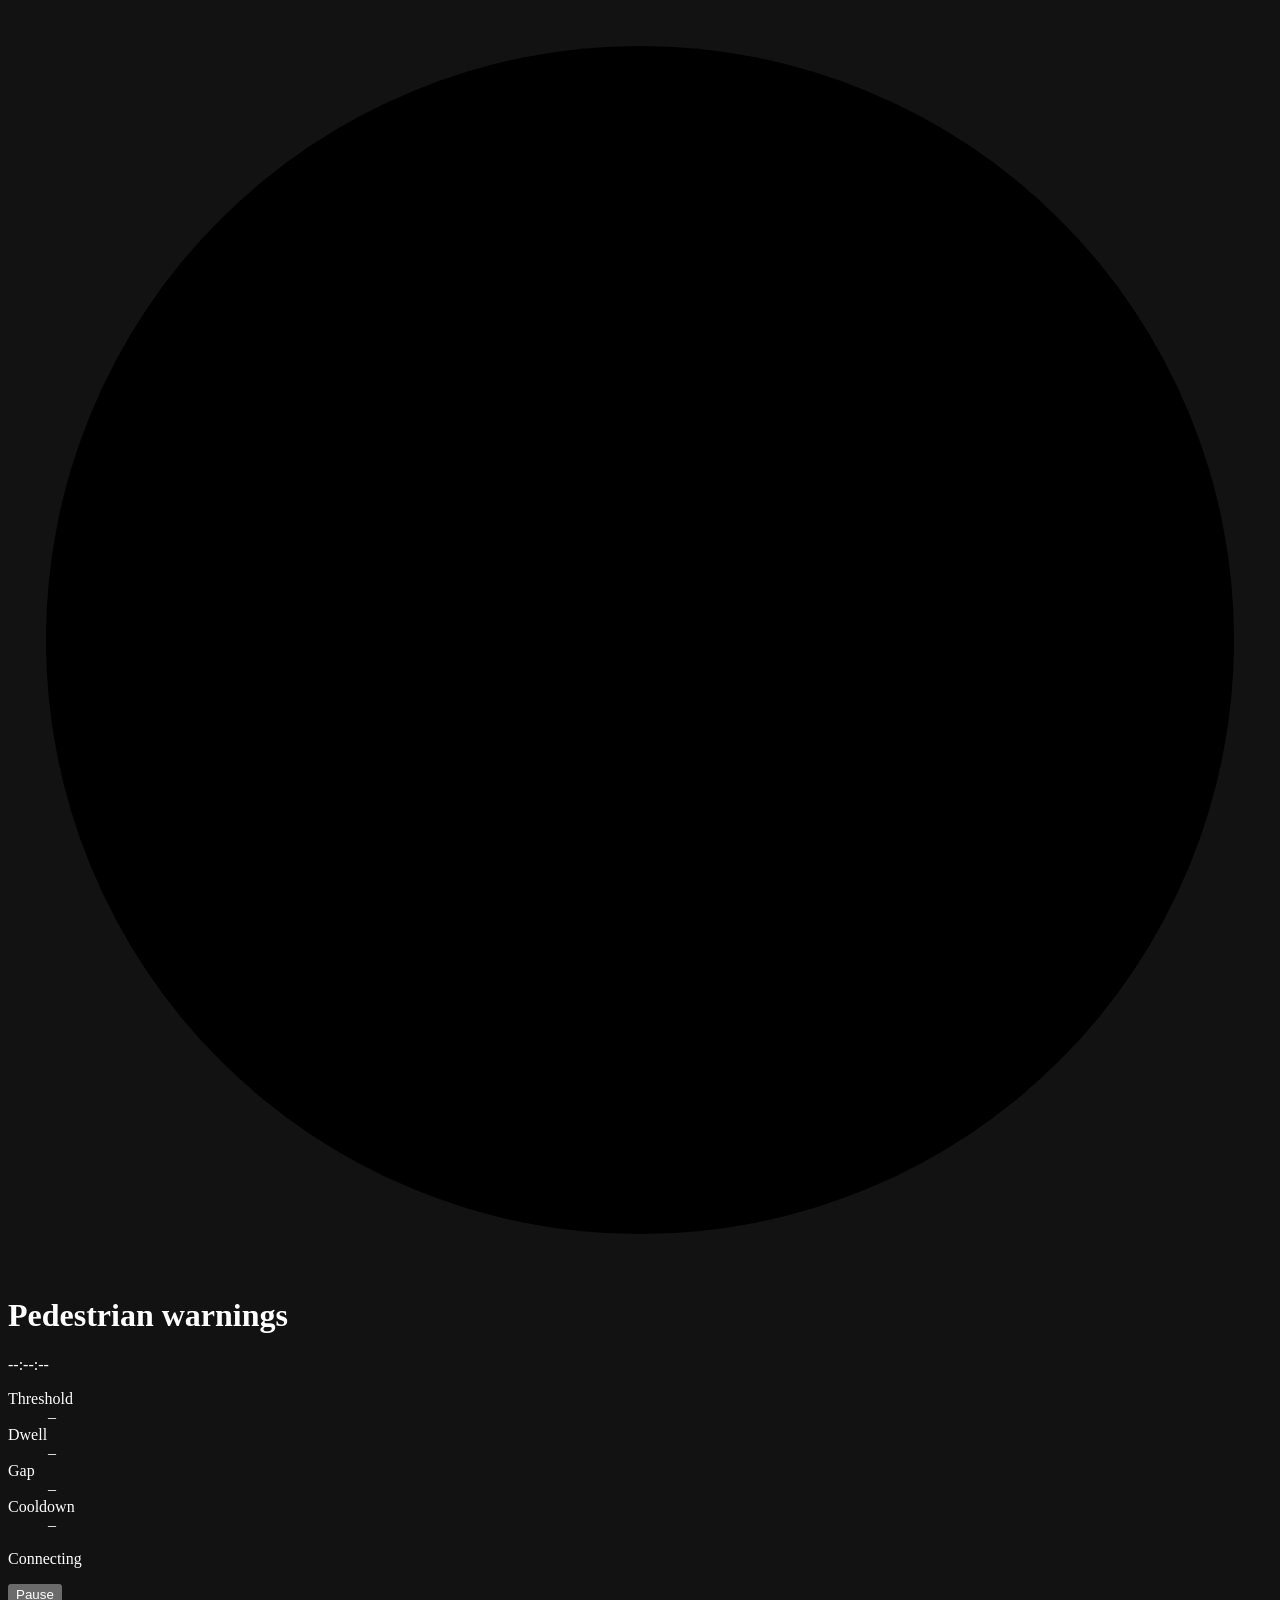
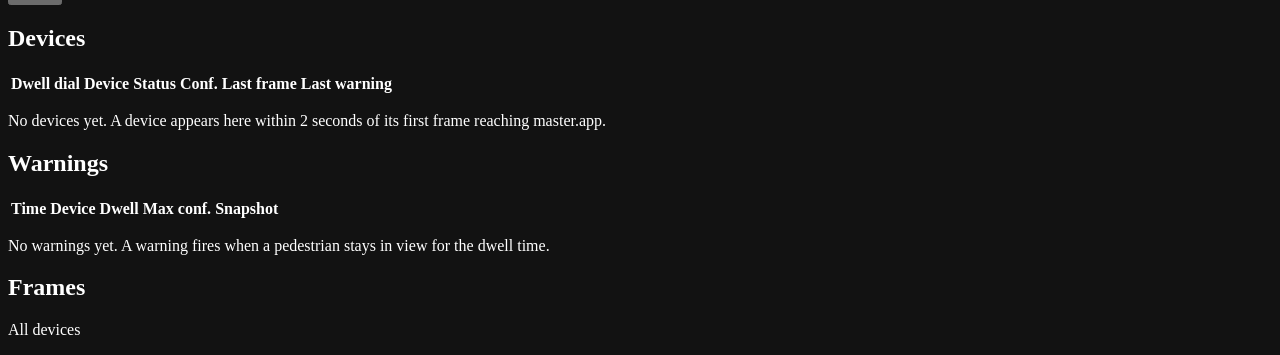
==== server/master/static/index.html @ ad3279b3 "feat(server): redesign dashboard as a station-clock timetable Dark-room-first layout: device timetab" ====
<!doctype html>
<html lang="en">
<head>
  <meta charset="utf-8">
  <meta name="viewport" content="width=device-width, initial-scale=1">
  <meta name="color-scheme" content="dark">
  <title>Pedestrian warnings</title>
  <link rel="icon" href="data:,">
  <link rel="stylesheet" href="/static/style.css">
</head>
<body>
  <header class="band">
    <div class="band__id">
      <svg class="clock" id="station-clock" viewBox="0 0 100 100" aria-hidden="true">
        <circle class="clock__face" cx="50" cy="50" r="47"></circle>
        <g class="clock__ticks" id="station-ticks"></g>
        <line class="clock__hour" id="hand-hour" x1="50" y1="58" x2="50" y2="27"></line>
        <line class="clock__minute" id="hand-minute" x1="50" y1="60" x2="50" y2="12"></line>
        <g class="clock__second" id="hand-second">
          <line x1="50" y1="66" x2="50" y2="24"></line>
          <circle cx="50" cy="24" r="6.5"></circle>
        </g>
      </svg>
      <div>
        <h1>Pedestrian warnings</h1>
        <p class="band__time"><time id="now">--:--:--</time></p>
      </div>
    </div>
    <dl class="settings" id="settings" aria-label="Alert settings">
      <div><dt>Threshold</dt><dd id="set-threshold">–</dd></div>
      <div><dt>Dwell</dt><dd id="set-dwell">–</dd></div>
      <div><dt>Gap</dt><dd id="set-gap">–</dd></div>
      <div><dt>Cooldown</dt><dd id="set-cooldown">–</dd></div>
    </dl>
    <div class="band__controls">
      <p class="link-state" id="link-state" role="status">Connecting</p>
      <button class="button" id="pause" type="button" aria-pressed="false">Pause</button>
    </div>
  </header>

  <div class="banner" id="banner" role="alert" hidden>
    <svg class="icon" viewBox="0 0 24 24" aria-hidden="true"><path d="M12 3 2 21h20L12 3Z"></path><path d="M12 10v5M12 18v.01"></path></svg>
    <span>Server unreachable. Retrying every 2 seconds; the clock stops until data returns.</span>
  </div>

  <main class="layout">
    <div class="status-column">
    <section class="pane pane--devices" aria-labelledby="devices-h">
      <div class="pane__head">
        <h2 id="devices-h">Devices</h2>
        <p class="pane__meta" id="devices-meta"></p>
      </div>
      <table class="timetable timetable--devices">
        <thead>
          <tr>
            <th scope="col" class="col-dial"><span class="visually-hidden">Dwell dial</span></th>
            <th scope="col">Device</th>
            <th scope="col">Status</th>
            <th scope="col" class="num">Conf.</th>
            <th scope="col" class="num hide-sm">Last frame</th>
            <th scope="col" class="num hide-sm">Last warning</th>
          </tr>
        </thead>
        <tbody id="devices"></tbody>
      </table>
      <p class="empty" id="devices-empty">No devices yet. A device appears here within 2 seconds of its first frame reaching master.app.</p>
    </section>

    <section class="pane pane--warnings" aria-labelledby="warnings-h">
      <div class="pane__head">
        <h2 id="warnings-h">Warnings</h2>
      </div>
      <table class="timetable timetable--warnings">
        <thead>
          <tr>
            <th scope="col">Time</th>
            <th scope="col">Device</th>
            <th scope="col" class="num">Dwell</th>
            <th scope="col" class="num hide-sm">Max conf.</th>
            <th scope="col"><span class="visually-hidden">Snapshot</span></th>
          </tr>
        </thead>
        <tbody id="warnings"></tbody>
      </table>
      <p class="empty" id="warnings-empty">No warnings yet. A warning fires when a pedestrian stays in view for the dwell time.</p>
    </section>
    </div>

    <section class="pane pane--frames" aria-labelledby="frames-h">
      <div class="pane__head">
        <h2 id="frames-h">Frames</h2>
        <p class="pane__meta" id="frames-scope">All devices</p>
        <button class="button button--quiet" id="show-all" type="button" hidden>Show all devices</button>
      </div>
      <ol class="frames" id="frames"></ol>
      <p class="empty" id="frames-empty" hidden>No frames yet.</p>
    </section>

  </main>

  <dialog class="viewer" id="viewer">
    <div class="viewer__media" id="viewer-media"></div>
    <div class="viewer__bar">
      <p id="viewer-caption"></p>
      <form method="dialog"><button class="button" type="submit">Close</button></form>
    </div>
  </dialog>

  <script src="/static/app.js"></script>
</body>
</html>
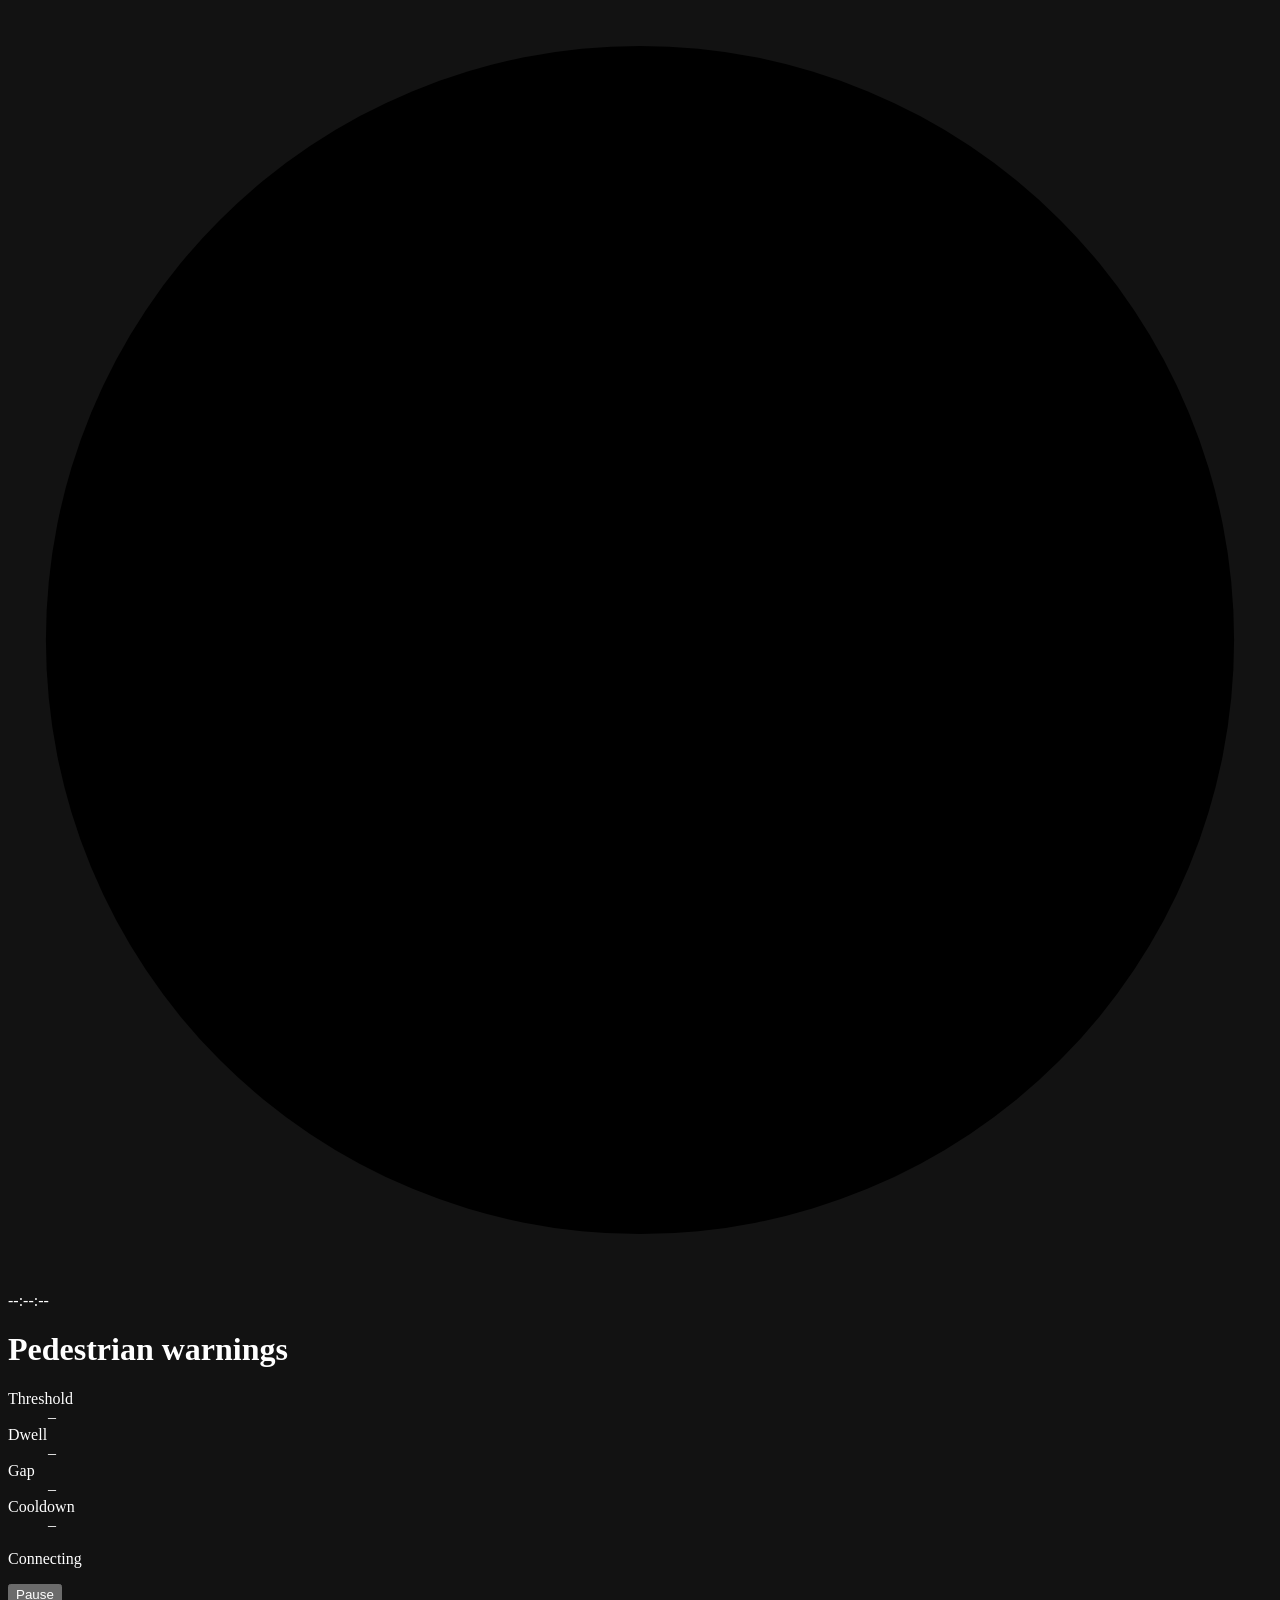
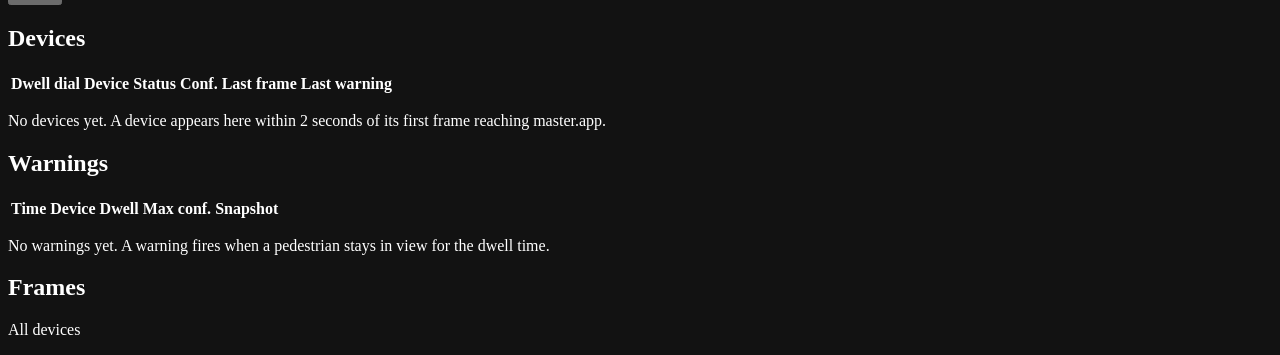
==== commit b4ba7222: "fix(server): dashboard review fixes Frames move to one strip per device so the page no longer shifts" ====
--- a/server/master/static/index.html
+++ b/server/master/static/index.html
@@ -1,111 +1,109 @@
-<!doctype html>
-<html lang="en">
-<head>
-  <meta charset="utf-8">
-  <meta name="viewport" content="width=device-width, initial-scale=1">
-  <meta name="color-scheme" content="dark">
-  <title>Pedestrian warnings</title>
-  <link rel="icon" href="data:,">
-  <link rel="stylesheet" href="/static/style.css">
-</head>
-<body>
-  <header class="band">
-    <div class="band__id">
-      <svg class="clock" id="station-clock" viewBox="0 0 100 100" aria-hidden="true">
-        <circle class="clock__face" cx="50" cy="50" r="47"></circle>
-        <g class="clock__ticks" id="station-ticks"></g>
-        <line class="clock__hour" id="hand-hour" x1="50" y1="58" x2="50" y2="27"></line>
-        <line class="clock__minute" id="hand-minute" x1="50" y1="60" x2="50" y2="12"></line>
-        <g class="clock__second" id="hand-second">
-          <line x1="50" y1="66" x2="50" y2="24"></line>
-          <circle cx="50" cy="24" r="6.5"></circle>
-        </g>
-      </svg>
-      <div>
-        <h1>Pedestrian warnings</h1>
-        <p class="band__time"><time id="now">--:--:--</time></p>
-      </div>
-    </div>
-    <dl class="settings" id="settings" aria-label="Alert settings">
-      <div><dt>Threshold</dt><dd id="set-threshold">–</dd></div>
-      <div><dt>Dwell</dt><dd id="set-dwell">–</dd></div>
-      <div><dt>Gap</dt><dd id="set-gap">–</dd></div>
-      <div><dt>Cooldown</dt><dd id="set-cooldown">–</dd></div>
-    </dl>
-    <div class="band__controls">
-      <p class="link-state" id="link-state" role="status">Connecting</p>
-      <button class="button" id="pause" type="button" aria-pressed="false">Pause</button>
-    </div>
-  </header>
-
-  <div class="banner" id="banner" role="alert" hidden>
-    <svg class="icon" viewBox="0 0 24 24" aria-hidden="true"><path d="M12 3 2 21h20L12 3Z"></path><path d="M12 10v5M12 18v.01"></path></svg>
-    <span>Server unreachable. Retrying every 2 seconds; the clock stops until data returns.</span>
-  </div>
-
-  <main class="layout">
-    <div class="status-column">
-    <section class="pane pane--devices" aria-labelledby="devices-h">
-      <div class="pane__head">
-        <h2 id="devices-h">Devices</h2>
-        <p class="pane__meta" id="devices-meta"></p>
-      </div>
-      <table class="timetable timetable--devices">
-        <thead>
-          <tr>
-            <th scope="col" class="col-dial"><span class="visually-hidden">Dwell dial</span></th>
-            <th scope="col">Device</th>
-            <th scope="col">Status</th>
-            <th scope="col" class="num">Conf.</th>
-            <th scope="col" class="num hide-sm">Last frame</th>
-            <th scope="col" class="num hide-sm">Last warning</th>
-          </tr>
-        </thead>
-        <tbody id="devices"></tbody>
-      </table>
-      <p class="empty" id="devices-empty">No devices yet. A device appears here within 2 seconds of its first frame reaching master.app.</p>
-    </section>
-
-    <section class="pane pane--warnings" aria-labelledby="warnings-h">
-      <div class="pane__head">
-        <h2 id="warnings-h">Warnings</h2>
-      </div>
-      <table class="timetable timetable--warnings">
-        <thead>
-          <tr>
-            <th scope="col">Time</th>
-            <th scope="col">Device</th>
-            <th scope="col" class="num">Dwell</th>
-            <th scope="col" class="num hide-sm">Max conf.</th>
-            <th scope="col"><span class="visually-hidden">Snapshot</span></th>
-          </tr>
-        </thead>
-        <tbody id="warnings"></tbody>
-      </table>
-      <p class="empty" id="warnings-empty">No warnings yet. A warning fires when a pedestrian stays in view for the dwell time.</p>
-    </section>
-    </div>
-
-    <section class="pane pane--frames" aria-labelledby="frames-h">
-      <div class="pane__head">
-        <h2 id="frames-h">Frames</h2>
-        <p class="pane__meta" id="frames-scope">All devices</p>
-        <button class="button button--quiet" id="show-all" type="button" hidden>Show all devices</button>
-      </div>
-      <ol class="frames" id="frames"></ol>
-      <p class="empty" id="frames-empty" hidden>No frames yet.</p>
-    </section>
-
-  </main>
-
-  <dialog class="viewer" id="viewer">
-    <div class="viewer__media" id="viewer-media"></div>
-    <div class="viewer__bar">
-      <p id="viewer-caption"></p>
-      <form method="dialog"><button class="button" type="submit">Close</button></form>
-    </div>
-  </dialog>
-
-  <script src="/static/app.js"></script>
-</body>
-</html>
+<!doctype html>
+<html lang="en">
+<head>
+  <meta charset="utf-8">
+  <meta name="viewport" content="width=device-width, initial-scale=1">
+  <meta name="color-scheme" content="dark">
+  <title>Pedestrian warnings</title>
+  <link rel="icon" href="data:,">
+  <link rel="stylesheet" href="/static/style.css">
+</head>
+<body>
+  <header class="band">
+    <div class="band__id">
+      <svg class="clock" id="station-clock" viewBox="0 0 100 100" aria-hidden="true">
+        <circle class="clock__face" cx="50" cy="50" r="47"></circle>
+        <g class="clock__ticks" id="station-ticks"></g>
+        <line class="clock__hour" id="hand-hour" x1="50" y1="58" x2="50" y2="27"></line>
+        <line class="clock__minute" id="hand-minute" x1="50" y1="60" x2="50" y2="12"></line>
+        <g class="clock__second" id="hand-second">
+          <line x1="50" y1="66" x2="50" y2="24"></line>
+          <circle cx="50" cy="24" r="6.5"></circle>
+        </g>
+      </svg>
+      <p class="band__time"><time id="now">--:--:--</time></p>
+      <h1>Pedestrian warnings</h1>
+    </div>
+    <dl class="settings" id="settings" aria-label="Alert settings">
+      <div><dt>Threshold</dt><dd id="set-threshold">–</dd></div>
+      <div><dt>Dwell</dt><dd id="set-dwell">–</dd></div>
+      <div><dt>Gap</dt><dd id="set-gap">–</dd></div>
+      <div><dt>Cooldown</dt><dd id="set-cooldown">–</dd></div>
+    </dl>
+    <div class="band__controls">
+      <p class="link-state" id="link-state" role="status">Connecting</p>
+      <button class="button" id="pause" type="button" aria-pressed="false">Pause</button>
+    </div>
+  </header>
+
+  <div class="banner" id="banner" role="alert" hidden>
+    <svg class="icon" viewBox="0 0 24 24" aria-hidden="true"><path d="M12 3 2 21h20L12 3Z"></path><path d="M12 10v5M12 18v.01"></path></svg>
+    <span>Server unreachable. Retrying every 2 seconds; the clock stops until data returns.</span>
+  </div>
+
+  <main class="layout">
+    <div class="status-column">
+    <section class="pane pane--devices" aria-labelledby="devices-h">
+      <div class="pane__head">
+        <h2 id="devices-h">Devices</h2>
+        <p class="pane__meta" id="devices-meta"></p>
+      </div>
+      <table class="timetable timetable--devices">
+        <thead>
+          <tr>
+            <th scope="col" class="col-dial"><span class="visually-hidden">Dwell dial</span></th>
+            <th scope="col">Device</th>
+            <th scope="col">Status</th>
+            <th scope="col" class="num">Conf.</th>
+            <th scope="col" class="num hide-sm">Last frame</th>
+            <th scope="col" class="num hide-sm">Last warning</th>
+          </tr>
+        </thead>
+        <tbody id="devices"></tbody>
+      </table>
+      <p class="empty" id="devices-empty">No devices yet. A device appears here within 2 seconds of its first frame reaching master.app.</p>
+    </section>
+
+    <section class="pane pane--warnings" aria-labelledby="warnings-h">
+      <div class="pane__head">
+        <h2 id="warnings-h">Warnings</h2>
+      </div>
+      <table class="timetable timetable--warnings">
+        <thead>
+          <tr>
+            <th scope="col">Time</th>
+            <th scope="col">Device</th>
+            <th scope="col" class="num">Dwell</th>
+            <th scope="col" class="num hide-sm">Max conf.</th>
+            <th scope="col"><span class="visually-hidden">Snapshot</span></th>
+          </tr>
+        </thead>
+        <tbody id="warnings"></tbody>
+      </table>
+      <p class="empty" id="warnings-empty">No warnings yet. A warning fires when a pedestrian stays in view for the dwell time.</p>
+    </section>
+    </div>
+
+    <section class="pane pane--frames" aria-labelledby="frames-h">
+      <div class="pane__head">
+        <h2 id="frames-h">Frames</h2>
+        <p class="pane__meta" id="frames-scope">All devices</p>
+        <button class="button button--quiet" id="show-all" type="button" hidden>Show all devices</button>
+      </div>
+      <div class="strips" id="strips"></div>
+      <p class="empty" id="frames-empty" hidden>No frames yet.</p>
+    </section>
+
+  </main>
+
+  <dialog class="viewer" id="viewer">
+    <div class="viewer__media" id="viewer-media"></div>
+    <div class="viewer__bar">
+      <p id="viewer-caption"></p>
+      <form method="dialog"><button class="button" type="submit">Close</button></form>
+    </div>
+  </dialog>
+
+  <script src="/static/app.js"></script>
+</body>
+</html>
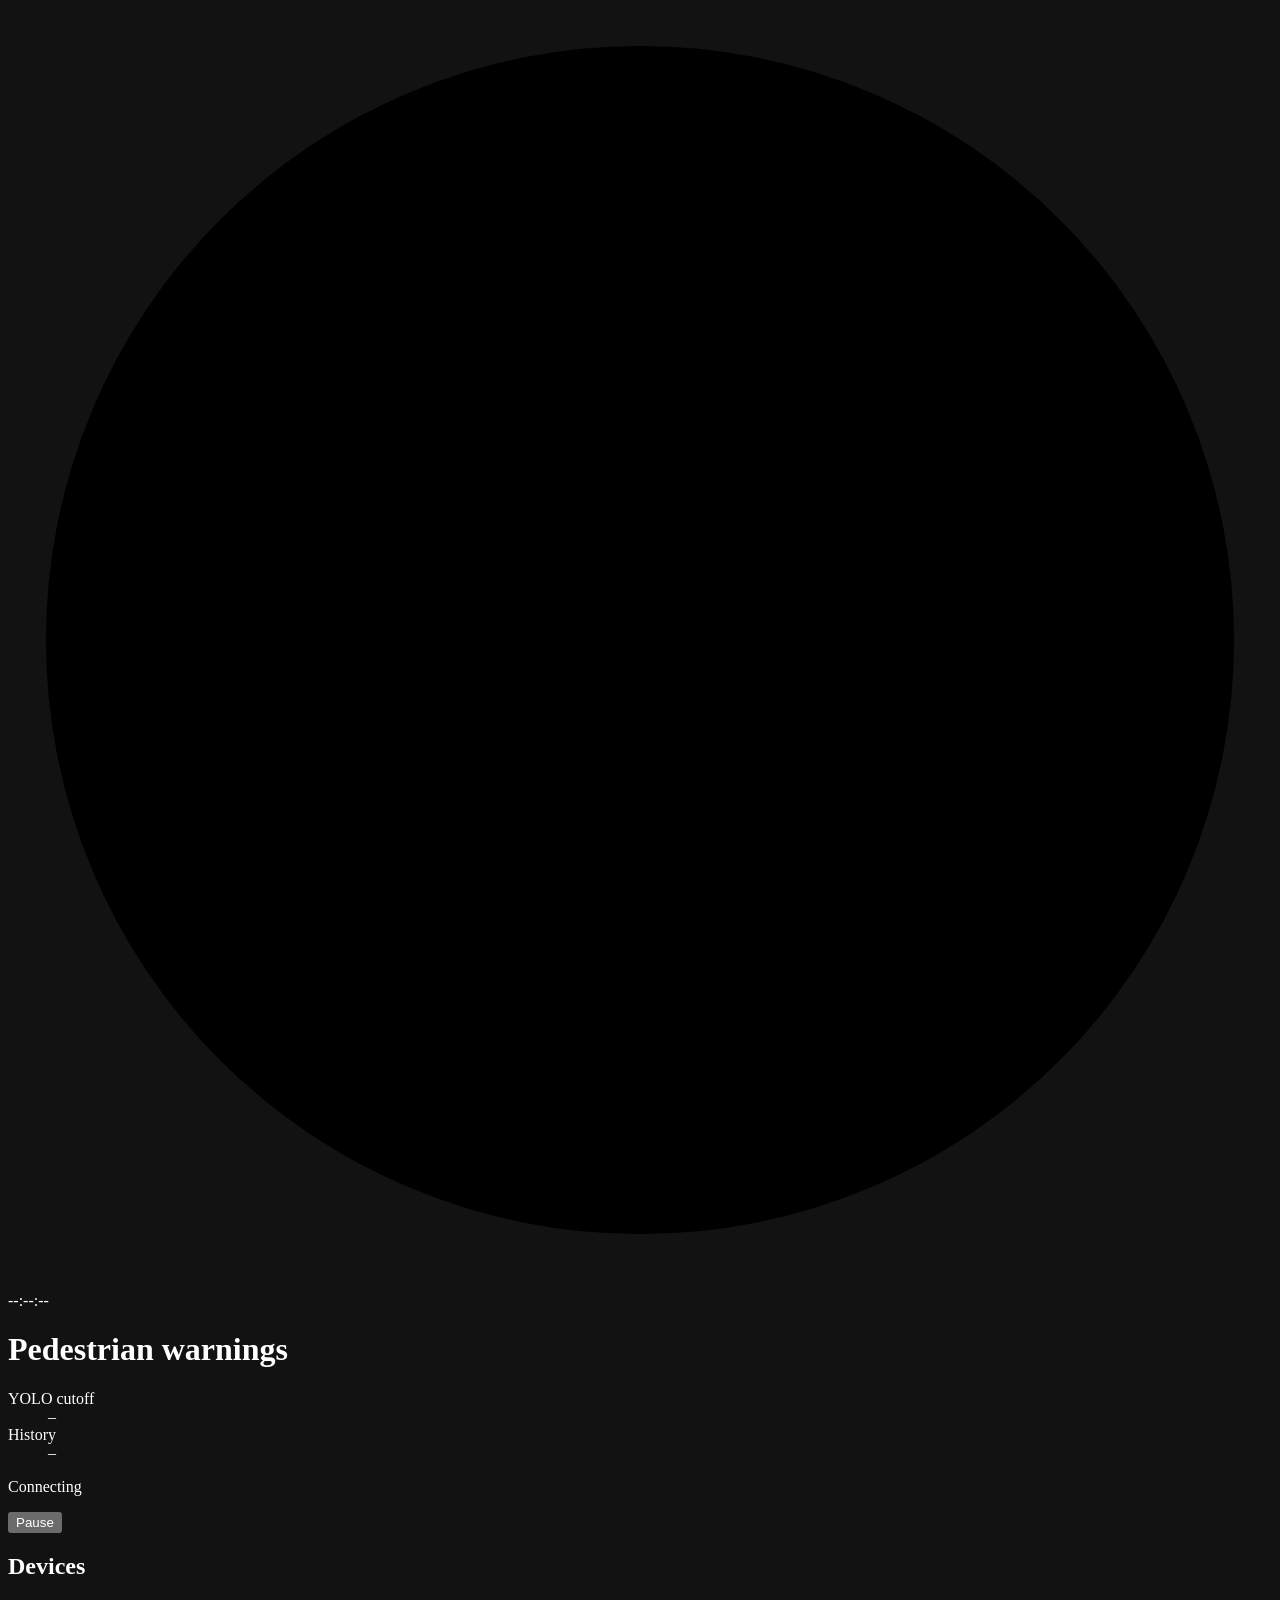
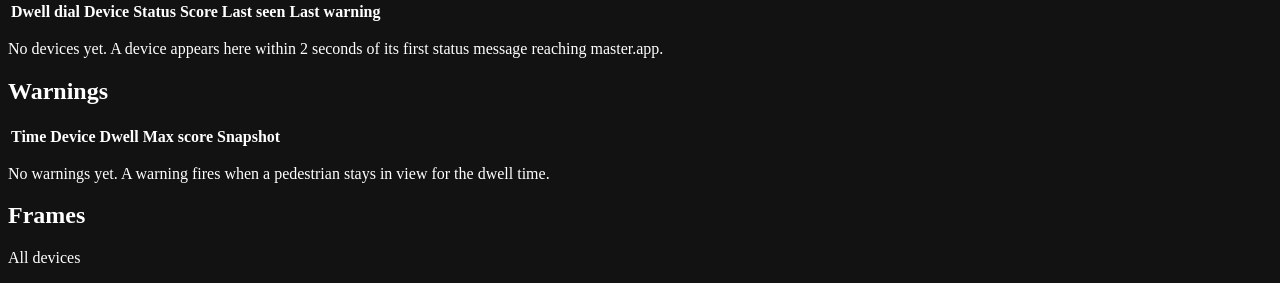
==== commit b4d54af2: "feat(server): dashboard for on-device warnings; fake device speaks the new protocol Co-Authored-By: " ====
--- a/server/master/static/index.html
+++ b/server/master/static/index.html
@@ -24,11 +24,9 @@
       <p class="band__time"><time id="now">--:--:--</time></p>
       <h1>Pedestrian warnings</h1>
     </div>
-    <dl class="settings" id="settings" aria-label="Alert settings">
-      <div><dt>Threshold</dt><dd id="set-threshold">–</dd></div>
-      <div><dt>Dwell</dt><dd id="set-dwell">–</dd></div>
-      <div><dt>Gap</dt><dd id="set-gap">–</dd></div>
-      <div><dt>Cooldown</dt><dd id="set-cooldown">–</dd></div>
+    <dl class="settings" id="settings" aria-label="Server settings">
+      <div><dt>YOLO cutoff</dt><dd id="set-threshold">–</dd></div>
+      <div><dt>History</dt><dd id="set-history">–</dd></div>
     </dl>
     <div class="band__controls">
       <p class="link-state" id="link-state" role="status">Connecting</p>
@@ -54,14 +52,14 @@
             <th scope="col" class="col-dial"><span class="visually-hidden">Dwell dial</span></th>
             <th scope="col">Device</th>
             <th scope="col">Status</th>
-            <th scope="col" class="num">Conf.</th>
-            <th scope="col" class="num hide-sm">Last frame</th>
+            <th scope="col" class="num">Score</th>
+            <th scope="col" class="num hide-sm">Last seen</th>
             <th scope="col" class="num hide-sm">Last warning</th>
           </tr>
         </thead>
         <tbody id="devices"></tbody>
       </table>
-      <p class="empty" id="devices-empty">No devices yet. A device appears here within 2 seconds of its first frame reaching master.app.</p>
+      <p class="empty" id="devices-empty">No devices yet. A device appears here within 2 seconds of its first status message reaching master.app.</p>
     </section>
 
     <section class="pane pane--warnings" aria-labelledby="warnings-h">
@@ -74,7 +72,7 @@
             <th scope="col">Time</th>
             <th scope="col">Device</th>
             <th scope="col" class="num">Dwell</th>
-            <th scope="col" class="num hide-sm">Max conf.</th>
+            <th scope="col" class="num hide-sm">Max score</th>
             <th scope="col"><span class="visually-hidden">Snapshot</span></th>
           </tr>
         </thead>
@@ -91,7 +89,7 @@
         <button class="button button--quiet" id="show-all" type="button" hidden>Show all devices</button>
       </div>
       <div class="strips" id="strips"></div>
-      <p class="empty" id="frames-empty" hidden>No frames yet.</p>
+      <p class="empty" id="frames-empty" hidden>No frames. Frames appear only for devices in stream mode: python -m master.cli start &lt;id&gt;.</p>
     </section>
 
   </main>
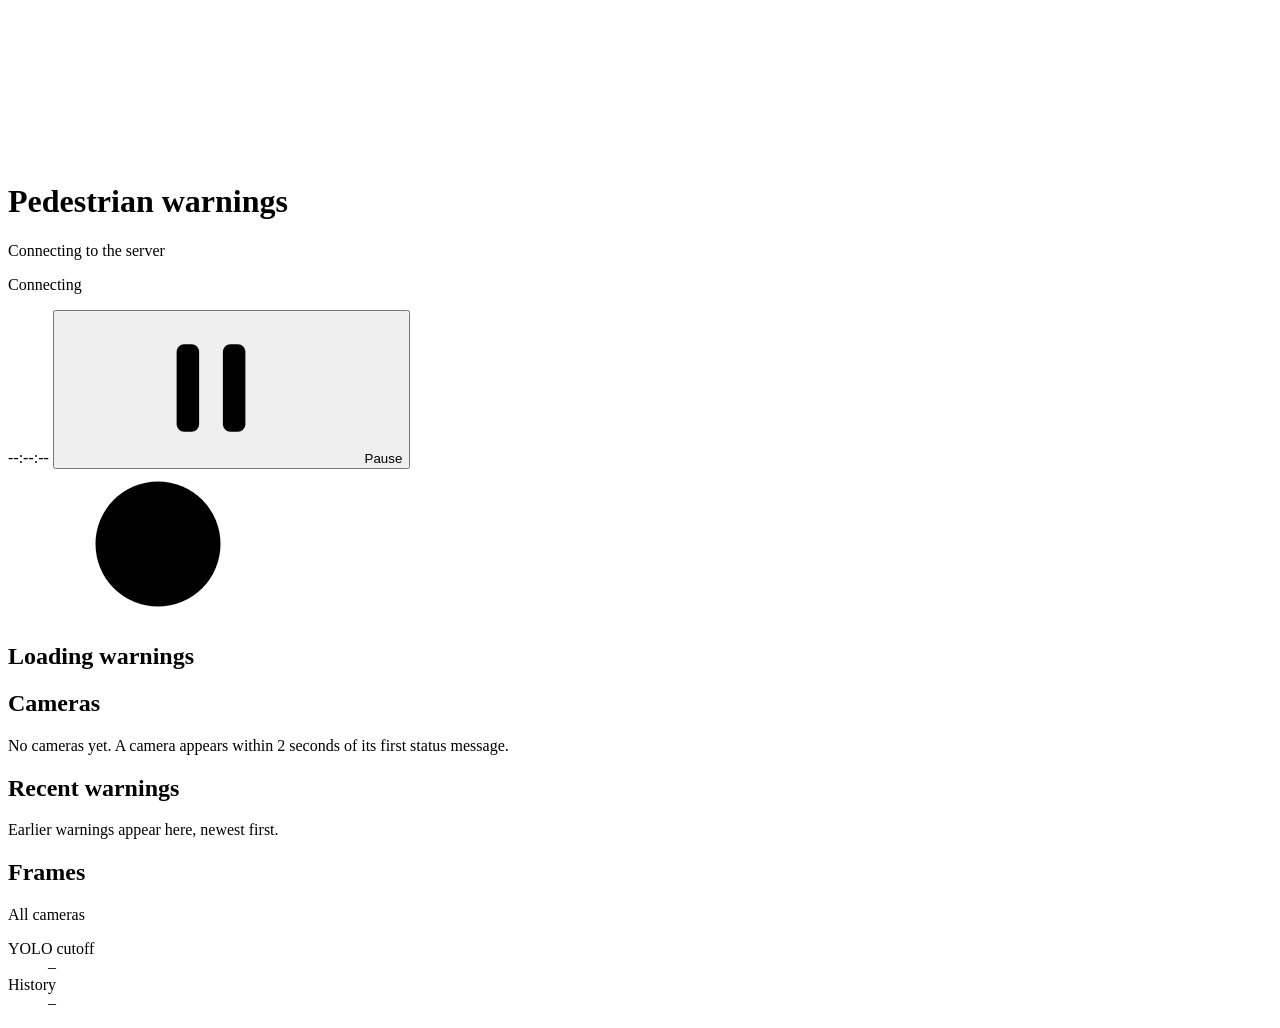
==== commit 6a4a1e54: "feat(server): redesign the dashboard as a modern, one-screen wall display Replace the dark timetable" ====
--- a/server/master/static/index.html
+++ b/server/master/static/index.html
@@ -1,107 +1,135 @@
-<!doctype html>
-<html lang="en">
-<head>
-  <meta charset="utf-8">
-  <meta name="viewport" content="width=device-width, initial-scale=1">
-  <meta name="color-scheme" content="dark">
-  <title>Pedestrian warnings</title>
-  <link rel="icon" href="data:,">
-  <link rel="stylesheet" href="/static/style.css">
-</head>
-<body>
-  <header class="band">
-    <div class="band__id">
-      <svg class="clock" id="station-clock" viewBox="0 0 100 100" aria-hidden="true">
-        <circle class="clock__face" cx="50" cy="50" r="47"></circle>
-        <g class="clock__ticks" id="station-ticks"></g>
-        <line class="clock__hour" id="hand-hour" x1="50" y1="58" x2="50" y2="27"></line>
-        <line class="clock__minute" id="hand-minute" x1="50" y1="60" x2="50" y2="12"></line>
-        <g class="clock__second" id="hand-second">
-          <line x1="50" y1="66" x2="50" y2="24"></line>
-          <circle cx="50" cy="24" r="6.5"></circle>
-        </g>
-      </svg>
-      <p class="band__time"><time id="now">--:--:--</time></p>
-      <h1>Pedestrian warnings</h1>
-    </div>
-    <dl class="settings" id="settings" aria-label="Server settings">
-      <div><dt>YOLO cutoff</dt><dd id="set-threshold">–</dd></div>
-      <div><dt>History</dt><dd id="set-history">–</dd></div>
-    </dl>
-    <div class="band__controls">
-      <p class="link-state" id="link-state" role="status">Connecting</p>
-      <button class="button" id="pause" type="button" aria-pressed="false">Pause</button>
-    </div>
-  </header>
-
-  <div class="banner" id="banner" role="alert" hidden>
-    <svg class="icon" viewBox="0 0 24 24" aria-hidden="true"><path d="M12 3 2 21h20L12 3Z"></path><path d="M12 10v5M12 18v.01"></path></svg>
-    <span>Server unreachable. Retrying every 2 seconds; the clock stops until data returns.</span>
-  </div>
-
-  <main class="layout">
-    <div class="status-column">
-    <section class="pane pane--devices" aria-labelledby="devices-h">
-      <div class="pane__head">
-        <h2 id="devices-h">Devices</h2>
-        <p class="pane__meta" id="devices-meta"></p>
-      </div>
-      <table class="timetable timetable--devices">
-        <thead>
-          <tr>
-            <th scope="col" class="col-dial"><span class="visually-hidden">Dwell dial</span></th>
-            <th scope="col">Device</th>
-            <th scope="col">Status</th>
-            <th scope="col" class="num">Score</th>
-            <th scope="col" class="num hide-sm">Last seen</th>
-            <th scope="col" class="num hide-sm">Last warning</th>
-          </tr>
-        </thead>
-        <tbody id="devices"></tbody>
-      </table>
-      <p class="empty" id="devices-empty">No devices yet. A device appears here within 2 seconds of its first status message reaching master.app.</p>
-    </section>
-
-    <section class="pane pane--warnings" aria-labelledby="warnings-h">
-      <div class="pane__head">
-        <h2 id="warnings-h">Warnings</h2>
-      </div>
-      <table class="timetable timetable--warnings">
-        <thead>
-          <tr>
-            <th scope="col">Time</th>
-            <th scope="col">Device</th>
-            <th scope="col" class="num">Dwell</th>
-            <th scope="col" class="num hide-sm">Max score</th>
-            <th scope="col"><span class="visually-hidden">Snapshot</span></th>
-          </tr>
-        </thead>
-        <tbody id="warnings"></tbody>
-      </table>
-      <p class="empty" id="warnings-empty">No warnings yet. A warning fires when a pedestrian stays in view for the dwell time.</p>
-    </section>
-    </div>
-
-    <section class="pane pane--frames" aria-labelledby="frames-h">
-      <div class="pane__head">
-        <h2 id="frames-h">Frames</h2>
-        <p class="pane__meta" id="frames-scope">All devices</p>
-        <button class="button button--quiet" id="show-all" type="button" hidden>Show all devices</button>
-      </div>
-      <div class="strips" id="strips"></div>
-      <p class="empty" id="frames-empty" hidden>No frames. Frames appear only for devices in stream mode: python -m master.cli start &lt;id&gt;.</p>
-    </section>
-
-  </main>
-
-  <dialog class="viewer" id="viewer">
-    <div class="viewer__media" id="viewer-media"></div>
-    <div class="viewer__bar">
-      <p id="viewer-caption"></p>
-      <form method="dialog"><button class="button" type="submit">Close</button></form>
-    </div>
-  </dialog>
-
-  <script src="/static/app.js"></script>
-</body>
-</html>
+<!doctype html>
+<html lang="en">
+<head>
+  <meta charset="utf-8">
+  <meta name="viewport" content="width=device-width, initial-scale=1">
+  <meta name="color-scheme" content="light dark">
+  <title>Pedestrian warnings</title>
+  <link rel="icon" href="data:,">
+  <link rel="preload" href="/static/fonts/Inter-wght.woff2" as="font" type="font/woff2" crossorigin>
+  <link rel="stylesheet" href="/static/style.css">
+</head>
+<body>
+  <svg class="sprite" aria-hidden="true" focusable="false">
+    <symbol id="i-walk" viewBox="0 0 24 24">
+      <circle cx="13.6" cy="3.6" r="2.1" fill="currentColor"/>
+      <path fill="currentColor" d="M11.4 7.1c.6-.5 1.3-.6 2-.5l1.5.3c.8.2 1.4.7 1.7 1.4l1.1 2.7 2.4 1.1c.6.3.9 1 .6 1.6-.3.6-1 .8-1.6.5l-2.8-1.3a1.3 1.3 0 0 1-.6-.7l-.4-1-.9 3.8 2.6 2.8c.2.2.3.4.3.7l.6 4.6a1.2 1.2 0 0 1-2.4.3l-.5-4.2-2.4-2.4-1 3.8c-.1.3-.2.5-.4.7l-3.4 3a1.2 1.2 0 0 1-1.6-1.8l3.1-2.7 1.9-7.8-1.5.9-1.2 2.7a1.2 1.2 0 0 1-2.2-1l1.4-3c.1-.3.3-.5.6-.6Z"/>
+    </symbol>
+    <symbol id="i-alert" viewBox="0 0 24 24">
+      <path fill="currentColor" d="M10.3 3.6a2 2 0 0 1 3.4 0l8.1 14a2 2 0 0 1-1.7 3H3.9a2 2 0 0 1-1.7-3l8.1-14Z"/>
+      <path d="M12 9v4.5" stroke="var(--icon-mark)" stroke-width="2.2" stroke-linecap="round"/>
+      <circle cx="12" cy="17" r="1.25" fill="var(--icon-mark)"/>
+    </symbol>
+    <symbol id="i-check" viewBox="0 0 24 24">
+      <circle cx="12" cy="12" r="10" fill="currentColor"/>
+      <path d="m7.5 12.3 3 3 6-6.3" fill="none" stroke="var(--icon-mark)" stroke-width="2.2" stroke-linecap="round" stroke-linejoin="round"/>
+    </symbol>
+    <symbol id="i-offline" viewBox="0 0 24 24">
+      <path d="M2.5 8.8a14 14 0 0 1 4.3-2.6M10 5.2a14 14 0 0 1 11.5 3.6M5.6 12.3a9 9 0 0 1 3.2-2M13.3 9.6a9 9 0 0 1 5.1 2.7M9 15.7a4.5 4.5 0 0 1 6 0" fill="none" stroke="currentColor" stroke-width="2" stroke-linecap="round"/>
+      <circle cx="12" cy="19.2" r="1.4" fill="currentColor"/>
+      <path d="m3.5 3.5 17 17" stroke="currentColor" stroke-width="2" stroke-linecap="round"/>
+    </symbol>
+    <symbol id="i-camera" viewBox="0 0 24 24">
+      <rect x="2.5" y="6" width="13.5" height="12" rx="3" fill="none" stroke="currentColor" stroke-width="1.8"/>
+      <path d="m16 10.5 4.2-2.6c.6-.4 1.3 0 1.3.7v6.8c0 .7-.7 1.1-1.3.7L16 13.5" fill="none" stroke="currentColor" stroke-width="1.8" stroke-linejoin="round"/>
+    </symbol>
+    <symbol id="i-pause" viewBox="0 0 24 24">
+      <rect x="6.5" y="5" width="3.6" height="14" rx="1.2" fill="currentColor"/>
+      <rect x="13.9" y="5" width="3.6" height="14" rx="1.2" fill="currentColor"/>
+    </symbol>
+    <symbol id="i-play" viewBox="0 0 24 24">
+      <path d="M8 5.4v13.2c0 .8.9 1.3 1.6.9l10.2-6.6c.6-.4.6-1.3 0-1.7L9.6 4.5C8.9 4.1 8 4.6 8 5.4Z" fill="currentColor"/>
+    </symbol>
+  </svg>
+
+  <header class="topbar">
+    <div class="topbar__brand">
+      <h1>Pedestrian warnings</h1>
+      <p class="topbar__summary" id="summary">Connecting to the server</p>
+    </div>
+    <div class="topbar__right">
+      <p class="live" id="link-state" role="status">Connecting</p>
+      <time class="topbar__clock" id="now">--:--:--</time>
+      <button class="pill-button" id="pause" type="button" aria-pressed="false">
+        <svg class="icon" aria-hidden="true"><use id="pause-icon" href="#i-pause"/></svg>
+        <span id="pause-label">Pause</span>
+      </button>
+    </div>
+  </header>
+
+  <div class="banner" id="banner" role="alert" hidden>
+    <svg class="icon" aria-hidden="true"><use href="#i-offline"/></svg>
+    <span>Can't reach the server. Retrying every 2 seconds; showing the last data received.</span>
+  </div>
+
+  <main class="dash">
+    <section class="card hero" id="board" data-state="loading" aria-labelledby="board-title" aria-live="polite">
+      <div class="hero__media">
+        <button class="hero__photo" id="board-photo" type="button" hidden></button>
+        <div class="hero__placeholder" id="board-placeholder">
+          <svg class="hero__placeholder-icon" aria-hidden="true"><use href="#i-check"/></svg>
+        </div>
+        <p class="badge hero__badge" id="board-badge" hidden></p>
+      </div>
+      <div class="hero__body">
+        <div class="hero__heading">
+          <h2 class="hero__title" id="board-title">Loading warnings</h2>
+          <p class="hero__time" id="board-time-wrap" hidden><time id="board-time"></time> <span class="hero__ago" id="board-ago"></span></p>
+        </div>
+        <dl class="stats" id="board-facts" hidden>
+          <div><dt>Camera</dt><dd id="board-camera"></dd></div>
+          <div><dt>Lingered</dt><dd id="board-dwell"></dd></div>
+          <div><dt>Score</dt><dd id="board-score"></dd></div>
+        </dl>
+        <p class="hero__note" id="board-note" hidden>A camera warns when someone stays in its view longer than its dwell time. The newest warning appears here with its snapshot.</p>
+      </div>
+    </section>
+
+    <div class="side">
+      <section class="card panel" aria-labelledby="cameras-h">
+        <div class="panel__head">
+          <h2 id="cameras-h">Cameras</h2>
+          <p class="panel__meta" id="cameras-meta"></p>
+        </div>
+        <ul class="tiles" id="cameras"></ul>
+        <p class="empty" id="cameras-empty">No cameras yet. A camera appears within 2 seconds of its first status message.</p>
+      </section>
+
+      <section class="card panel" aria-labelledby="log-h">
+        <div class="panel__head">
+          <h2 id="log-h">Recent warnings</h2>
+        </div>
+        <ol class="rows" id="log"></ol>
+        <p class="rows__more" id="log-more" hidden></p>
+        <p class="empty" id="log-empty">Earlier warnings appear here, newest first.</p>
+      </section>
+    </div>
+  </main>
+
+  <section class="frames" id="frames" aria-labelledby="frames-h">
+    <div class="card frames__card">
+      <div class="panel__head frames__head">
+        <h2 id="frames-h">Frames</h2>
+        <p class="panel__meta" id="frames-scope">All cameras</p>
+        <button class="pill-button pill-button--quiet" id="show-all" type="button" hidden>Show all cameras</button>
+        <dl class="server-settings" aria-label="Server settings">
+          <div><dt>YOLO cutoff</dt><dd id="set-threshold">–</dd></div>
+          <div><dt>History</dt><dd id="set-history">–</dd></div>
+        </dl>
+      </div>
+      <div class="reels" id="strips"></div>
+      <p class="empty" id="frames-empty" hidden>No frames yet. Cameras send frames only in stream mode: <code>python -m master.cli start &lt;id&gt;</code></p>
+    </div>
+  </section>
+
+  <dialog class="viewer" id="viewer" aria-labelledby="viewer-caption">
+    <div class="viewer__media" id="viewer-media"></div>
+    <div class="viewer__bar">
+      <p id="viewer-caption"></p>
+      <form method="dialog"><button class="pill-button" type="submit">Close</button></form>
+    </div>
+  </dialog>
+
+  <script src="/static/app.js"></script>
+</body>
+</html>
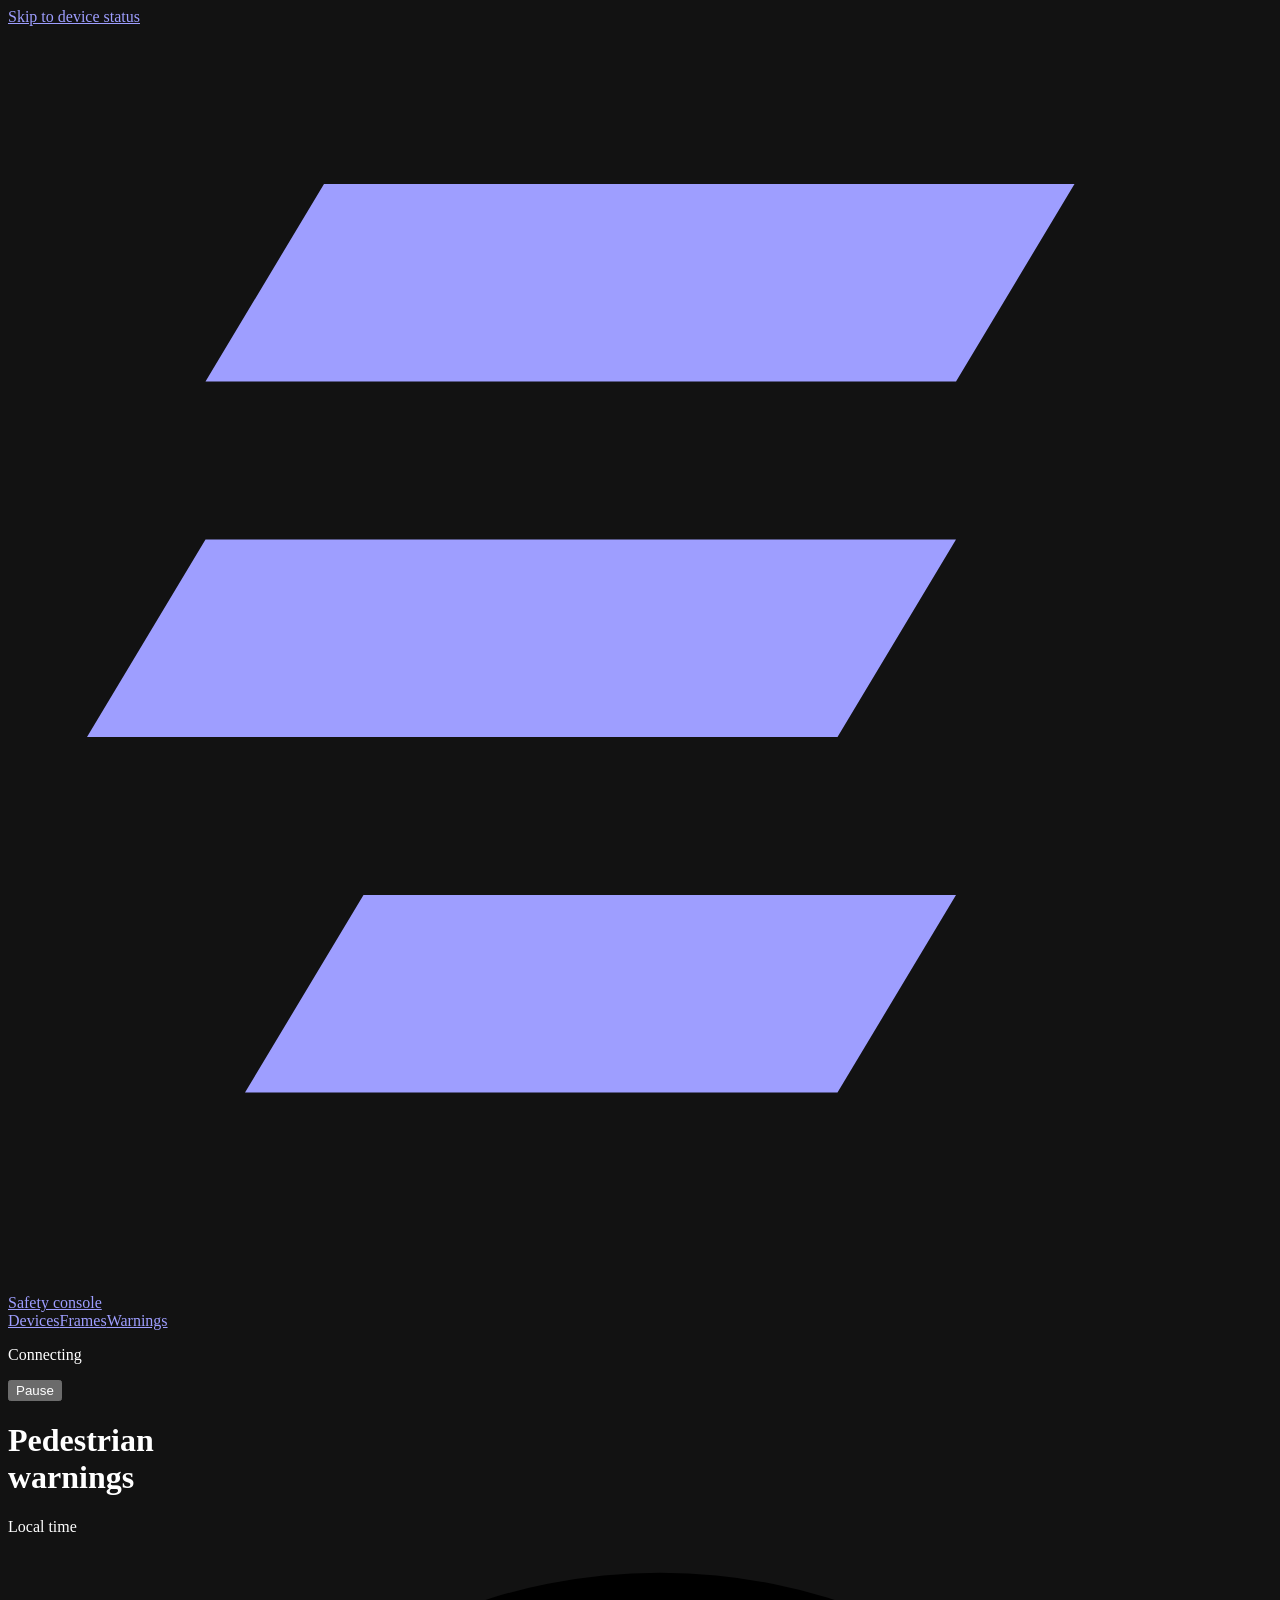
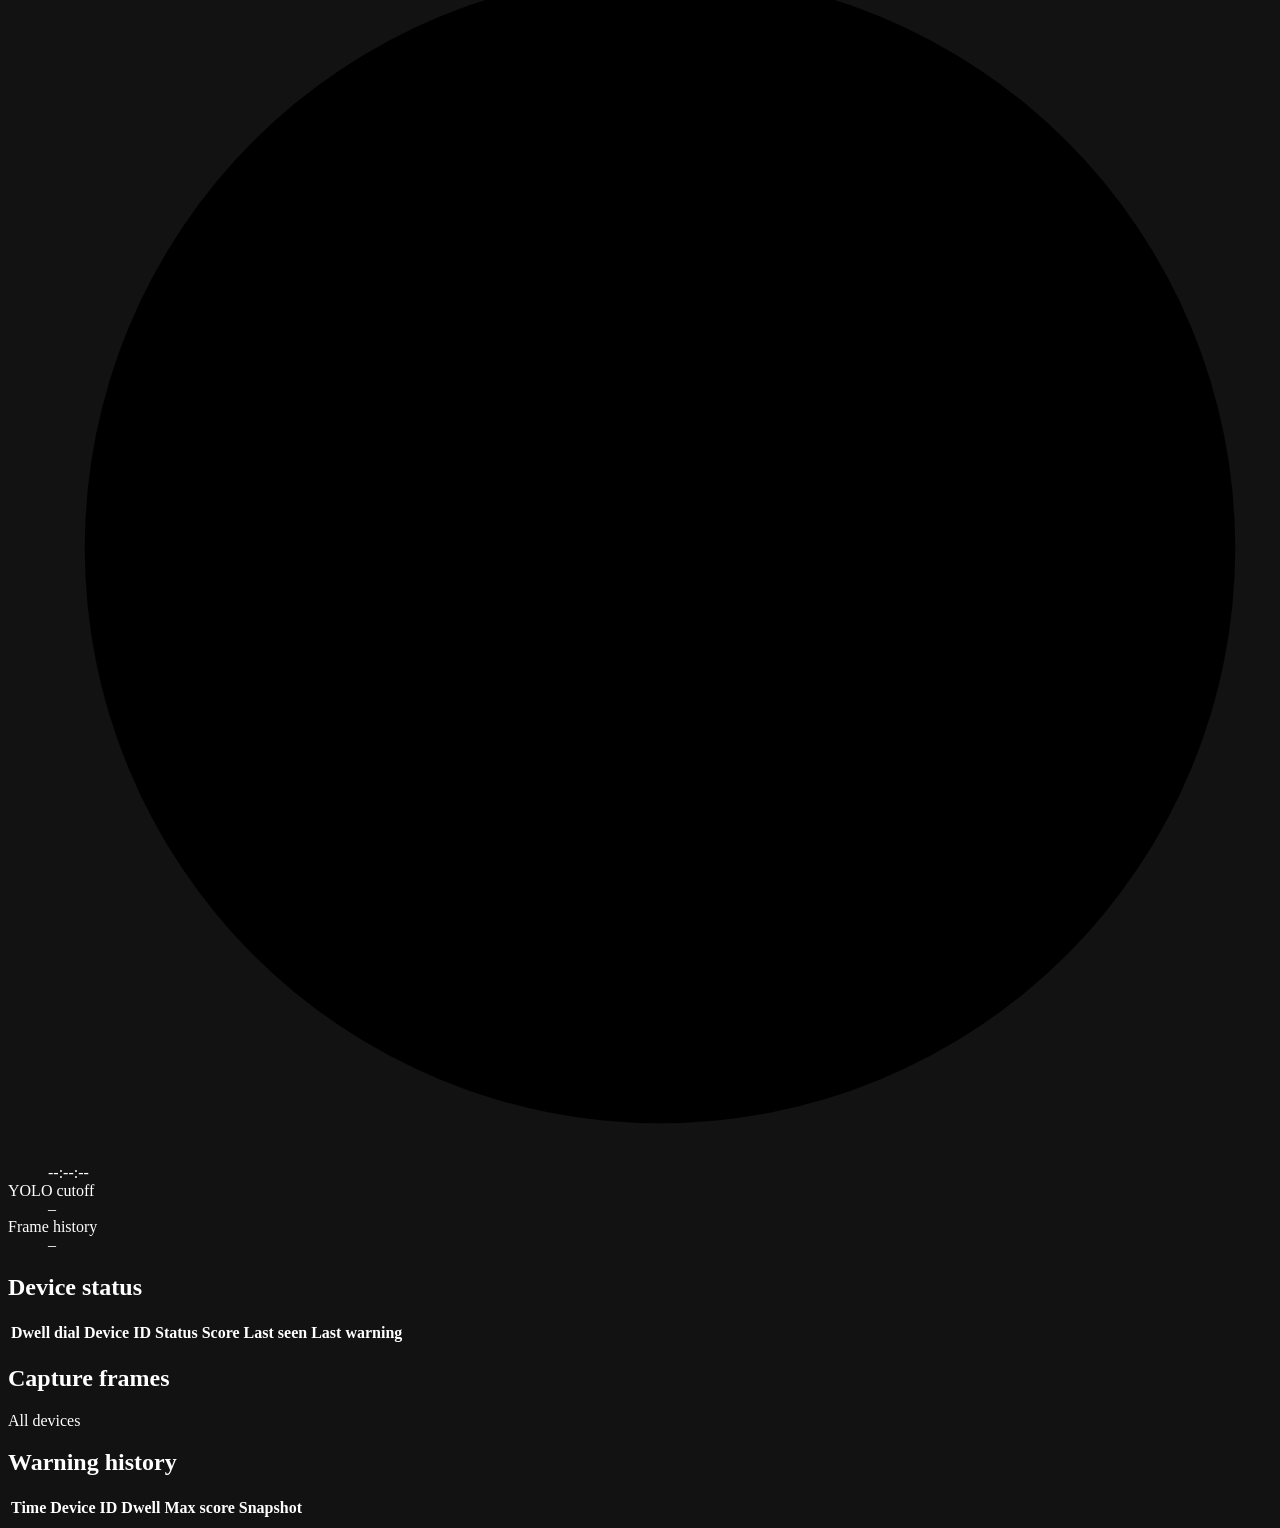
==== commit a4070eb6: "feat(ui): overhaul safety dashboard design" ====
--- a/server/master/static/index.html
+++ b/server/master/static/index.html
@@ -1,135 +1,129 @@
-<!doctype html>
-<html lang="en">
-<head>
-  <meta charset="utf-8">
-  <meta name="viewport" content="width=device-width, initial-scale=1">
-  <meta name="color-scheme" content="light dark">
-  <title>Pedestrian warnings</title>
-  <link rel="icon" href="data:,">
-  <link rel="preload" href="/static/fonts/Inter-wght.woff2" as="font" type="font/woff2" crossorigin>
-  <link rel="stylesheet" href="/static/style.css">
-</head>
-<body>
-  <svg class="sprite" aria-hidden="true" focusable="false">
-    <symbol id="i-walk" viewBox="0 0 24 24">
-      <circle cx="13.6" cy="3.6" r="2.1" fill="currentColor"/>
-      <path fill="currentColor" d="M11.4 7.1c.6-.5 1.3-.6 2-.5l1.5.3c.8.2 1.4.7 1.7 1.4l1.1 2.7 2.4 1.1c.6.3.9 1 .6 1.6-.3.6-1 .8-1.6.5l-2.8-1.3a1.3 1.3 0 0 1-.6-.7l-.4-1-.9 3.8 2.6 2.8c.2.2.3.4.3.7l.6 4.6a1.2 1.2 0 0 1-2.4.3l-.5-4.2-2.4-2.4-1 3.8c-.1.3-.2.5-.4.7l-3.4 3a1.2 1.2 0 0 1-1.6-1.8l3.1-2.7 1.9-7.8-1.5.9-1.2 2.7a1.2 1.2 0 0 1-2.2-1l1.4-3c.1-.3.3-.5.6-.6Z"/>
-    </symbol>
-    <symbol id="i-alert" viewBox="0 0 24 24">
-      <path fill="currentColor" d="M10.3 3.6a2 2 0 0 1 3.4 0l8.1 14a2 2 0 0 1-1.7 3H3.9a2 2 0 0 1-1.7-3l8.1-14Z"/>
-      <path d="M12 9v4.5" stroke="var(--icon-mark)" stroke-width="2.2" stroke-linecap="round"/>
-      <circle cx="12" cy="17" r="1.25" fill="var(--icon-mark)"/>
-    </symbol>
-    <symbol id="i-check" viewBox="0 0 24 24">
-      <circle cx="12" cy="12" r="10" fill="currentColor"/>
-      <path d="m7.5 12.3 3 3 6-6.3" fill="none" stroke="var(--icon-mark)" stroke-width="2.2" stroke-linecap="round" stroke-linejoin="round"/>
-    </symbol>
-    <symbol id="i-offline" viewBox="0 0 24 24">
-      <path d="M2.5 8.8a14 14 0 0 1 4.3-2.6M10 5.2a14 14 0 0 1 11.5 3.6M5.6 12.3a9 9 0 0 1 3.2-2M13.3 9.6a9 9 0 0 1 5.1 2.7M9 15.7a4.5 4.5 0 0 1 6 0" fill="none" stroke="currentColor" stroke-width="2" stroke-linecap="round"/>
-      <circle cx="12" cy="19.2" r="1.4" fill="currentColor"/>
-      <path d="m3.5 3.5 17 17" stroke="currentColor" stroke-width="2" stroke-linecap="round"/>
-    </symbol>
-    <symbol id="i-camera" viewBox="0 0 24 24">
-      <rect x="2.5" y="6" width="13.5" height="12" rx="3" fill="none" stroke="currentColor" stroke-width="1.8"/>
-      <path d="m16 10.5 4.2-2.6c.6-.4 1.3 0 1.3.7v6.8c0 .7-.7 1.1-1.3.7L16 13.5" fill="none" stroke="currentColor" stroke-width="1.8" stroke-linejoin="round"/>
-    </symbol>
-    <symbol id="i-pause" viewBox="0 0 24 24">
-      <rect x="6.5" y="5" width="3.6" height="14" rx="1.2" fill="currentColor"/>
-      <rect x="13.9" y="5" width="3.6" height="14" rx="1.2" fill="currentColor"/>
-    </symbol>
-    <symbol id="i-play" viewBox="0 0 24 24">
-      <path d="M8 5.4v13.2c0 .8.9 1.3 1.6.9l10.2-6.6c.6-.4.6-1.3 0-1.7L9.6 4.5C8.9 4.1 8 4.6 8 5.4Z" fill="currentColor"/>
-    </symbol>
-  </svg>
-
-  <header class="topbar">
-    <div class="topbar__brand">
-      <h1>Pedestrian warnings</h1>
-      <p class="topbar__summary" id="summary">Connecting to the server</p>
-    </div>
-    <div class="topbar__right">
-      <p class="live" id="link-state" role="status">Connecting</p>
-      <time class="topbar__clock" id="now">--:--:--</time>
-      <button class="pill-button" id="pause" type="button" aria-pressed="false">
-        <svg class="icon" aria-hidden="true"><use id="pause-icon" href="#i-pause"/></svg>
-        <span id="pause-label">Pause</span>
-      </button>
-    </div>
-  </header>
-
-  <div class="banner" id="banner" role="alert" hidden>
-    <svg class="icon" aria-hidden="true"><use href="#i-offline"/></svg>
-    <span>Can't reach the server. Retrying every 2 seconds; showing the last data received.</span>
-  </div>
-
-  <main class="dash">
-    <section class="card hero" id="board" data-state="loading" aria-labelledby="board-title" aria-live="polite">
-      <div class="hero__media">
-        <button class="hero__photo" id="board-photo" type="button" hidden></button>
-        <div class="hero__placeholder" id="board-placeholder">
-          <svg class="hero__placeholder-icon" aria-hidden="true"><use href="#i-check"/></svg>
-        </div>
-        <p class="badge hero__badge" id="board-badge" hidden></p>
-      </div>
-      <div class="hero__body">
-        <div class="hero__heading">
-          <h2 class="hero__title" id="board-title">Loading warnings</h2>
-          <p class="hero__time" id="board-time-wrap" hidden><time id="board-time"></time> <span class="hero__ago" id="board-ago"></span></p>
-        </div>
-        <dl class="stats" id="board-facts" hidden>
-          <div><dt>Camera</dt><dd id="board-camera"></dd></div>
-          <div><dt>Lingered</dt><dd id="board-dwell"></dd></div>
-          <div><dt>Score</dt><dd id="board-score"></dd></div>
-        </dl>
-        <p class="hero__note" id="board-note" hidden>A camera warns when someone stays in its view longer than its dwell time. The newest warning appears here with its snapshot.</p>
-      </div>
-    </section>
-
-    <div class="side">
-      <section class="card panel" aria-labelledby="cameras-h">
-        <div class="panel__head">
-          <h2 id="cameras-h">Cameras</h2>
-          <p class="panel__meta" id="cameras-meta"></p>
-        </div>
-        <ul class="tiles" id="cameras"></ul>
-        <p class="empty" id="cameras-empty">No cameras yet. A camera appears within 2 seconds of its first status message.</p>
-      </section>
-
-      <section class="card panel" aria-labelledby="log-h">
-        <div class="panel__head">
-          <h2 id="log-h">Recent warnings</h2>
-        </div>
-        <ol class="rows" id="log"></ol>
-        <p class="rows__more" id="log-more" hidden></p>
-        <p class="empty" id="log-empty">Earlier warnings appear here, newest first.</p>
-      </section>
-    </div>
-  </main>
-
-  <section class="frames" id="frames" aria-labelledby="frames-h">
-    <div class="card frames__card">
-      <div class="panel__head frames__head">
-        <h2 id="frames-h">Frames</h2>
-        <p class="panel__meta" id="frames-scope">All cameras</p>
-        <button class="pill-button pill-button--quiet" id="show-all" type="button" hidden>Show all cameras</button>
-        <dl class="server-settings" aria-label="Server settings">
-          <div><dt>YOLO cutoff</dt><dd id="set-threshold">–</dd></div>
-          <div><dt>History</dt><dd id="set-history">–</dd></div>
-        </dl>
-      </div>
-      <div class="reels" id="strips"></div>
-      <p class="empty" id="frames-empty" hidden>No frames yet. Cameras send frames only in stream mode: <code>python -m master.cli start &lt;id&gt;</code></p>
-    </div>
-  </section>
-
-  <dialog class="viewer" id="viewer" aria-labelledby="viewer-caption">
-    <div class="viewer__media" id="viewer-media"></div>
-    <div class="viewer__bar">
-      <p id="viewer-caption"></p>
-      <form method="dialog"><button class="pill-button" type="submit">Close</button></form>
-    </div>
-  </dialog>
-
-  <script src="/static/app.js"></script>
-</body>
-</html>
+<!doctype html>
+<html lang="en">
+<head>
+  <meta charset="utf-8">
+  <meta name="viewport" content="width=device-width, initial-scale=1">
+  <meta name="color-scheme" content="dark">
+  <title>Pedestrian warnings</title>
+  <link rel="icon" href="data:,">
+  <link rel="stylesheet" href="/static/style.css">
+</head>
+<body>
+  <a class="skip-link" href="#devices-h">Skip to device status</a>
+  <header class="topbar">
+    <div class="topbar__inner">
+      <a class="identity" href="#overview" aria-label="Safety console overview">
+        <svg viewBox="0 0 32 32" aria-hidden="true" class="identity__mark">
+          <path d="M8 4h19l-3 5H5zm-3 9h19l-3 5H2zm4 9h15l-3 5H6z" fill="currentColor"/>
+        </svg>
+        Safety console
+      </a>
+      <nav class="sections" aria-label="Console sections">
+        <a href="#devices-h">Devices</a><a href="#frames-h">Frames</a><a href="#warnings-h">Warnings</a>
+      </nav>
+      <div class="controls">
+        <p class="link-state" id="link-state" role="status">Connecting</p>
+        <button class="button pause" id="pause" type="button" aria-pressed="false">Pause</button>
+      </div>
+    </div>
+  </header>
+
+  <div class="banner" id="banner" role="alert" hidden>
+    <svg class="icon" viewBox="0 0 24 24" aria-hidden="true"><path d="M12 3 2 21h20L12 3Z"/><path d="M12 10v5m0 3v.01"/></svg>
+    <span>Server unreachable. Updates will resume when the connection returns.</span>
+  </div>
+
+  <main id="overview" class="workspace">
+    <header class="masthead">
+      <div class="masthead__body">
+        <h1>Pedestrian<br>warnings</h1>
+        <dl class="settings" id="settings" aria-label="Console readings">
+          <div>
+            <dt>Local time</dt>
+            <dd class="local-time">
+              <svg class="clock" id="station-clock" viewBox="0 0 100 100" aria-hidden="true">
+                <circle class="clock__face" cx="50" cy="50" r="47"/>
+                <g class="clock__ticks" id="station-ticks"></g>
+                <line class="clock__hour" id="hand-hour" x1="50" y1="58" x2="50" y2="27"/>
+                <line class="clock__minute" id="hand-minute" x1="50" y1="59" x2="50" y2="12"/>
+                <g class="clock__second" id="hand-second"><line x1="50" y1="57" x2="50" y2="13"/></g>
+              </svg>
+              <time id="now">--:--:--</time>
+            </dd>
+          </div>
+          <div><dt>YOLO cutoff</dt><dd id="set-threshold">–</dd></div>
+          <div><dt>Frame history</dt><dd id="set-history">–</dd></div>
+        </dl>
+      </div>
+    </header>
+
+    <section class="panel devices-panel" aria-labelledby="devices-h">
+      <div class="panel__head">
+        <h2 id="devices-h">Device status</h2>
+        <p class="panel__meta" id="devices-meta"></p>
+      </div>
+      <div class="table-scroll" role="region" aria-labelledby="devices-h" tabindex="0">
+        <table class="timetable timetable--devices">
+          <thead><tr>
+            <th scope="col" class="col-dial"><span class="visually-hidden">Dwell dial</span></th>
+            <th scope="col">Device ID</th>
+            <th scope="col">Status</th>
+            <th scope="col" class="num">Score</th>
+            <th scope="col" class="num">Last seen</th>
+            <th scope="col" class="num">Last warning</th>
+          </tr></thead>
+          <tbody id="devices"></tbody>
+        </table>
+      </div>
+      <div class="empty empty--devices" id="devices-empty" hidden>
+        <svg class="empty__symbol" aria-hidden="true" viewBox="0 0 32 32"><rect x="5.5" y="6.5" width="21" height="15" rx="2"/><path d="M11 26h10m-5-4v4m-6-12h3l2-4 3 8 2-4h3"/></svg>
+        <div><h3>Waiting for devices</h3><p>Devices appear here when the server receives their first status message.</p></div>
+      </div>
+    </section>
+
+    <div class="evidence">
+      <section class="panel frames-panel" aria-labelledby="frames-h">
+        <div class="panel__head">
+          <h2 id="frames-h">Capture frames</h2>
+          <p class="panel__meta" id="frames-scope">All devices</p>
+          <button class="button button--quiet" id="show-all" type="button" hidden>Show all devices</button>
+        </div>
+        <div class="strips" id="strips"></div>
+        <div class="empty empty--frames" id="frames-empty" hidden>
+          <svg class="empty__symbol" aria-hidden="true" viewBox="0 0 32 32"><path d="M11 5H6v5m15-5h5v5M6 22v5h5m15-5v5h-5"/><rect x="10" y="12" width="9" height="9" rx="1"/><path d="m19 15 4-2v7l-4-2"/></svg>
+          <div><h3>Waiting for frames</h3><p>Start streaming from a device to see its captures.</p><code>python -m master.cli start &lt;id&gt;</code></div>
+        </div>
+      </section>
+
+      <section class="panel warnings-panel" aria-labelledby="warnings-h">
+        <div class="panel__head"><h2 id="warnings-h">Warning history</h2></div>
+        <div class="table-scroll" role="region" aria-labelledby="warnings-h" tabindex="0">
+          <table class="timetable timetable--warnings">
+            <thead><tr>
+              <th scope="col">Time</th>
+              <th scope="col">Device ID</th>
+              <th scope="col" class="num">Dwell</th>
+              <th scope="col" class="num">Max score</th>
+              <th scope="col"><span class="visually-hidden">Snapshot</span></th>
+            </tr></thead>
+            <tbody id="warnings"></tbody>
+          </table>
+        </div>
+        <div class="empty empty--warnings" id="warnings-empty" hidden>
+          <svg class="empty__symbol" aria-hidden="true" viewBox="0 0 32 32"><path d="M6 10V5m0 5h5M6.5 10a11 11 0 1 1-1 10"/><path d="M16 9v7l4 3"/></svg>
+          <div><h3>No warnings recorded</h3><p>A warning fires when a pedestrian stays in view for the configured dwell time.</p></div>
+        </div>
+      </section>
+    </div>
+  </main>
+
+  <dialog class="viewer" id="viewer" aria-labelledby="viewer-caption">
+    <div class="viewer__media" id="viewer-media"></div>
+    <div class="viewer__bar">
+      <p id="viewer-caption"></p>
+      <form method="dialog"><button class="button" type="submit">Close</button></form>
+    </div>
+  </dialog>
+  <script src="/static/app.js"></script>
+</body>
+</html>
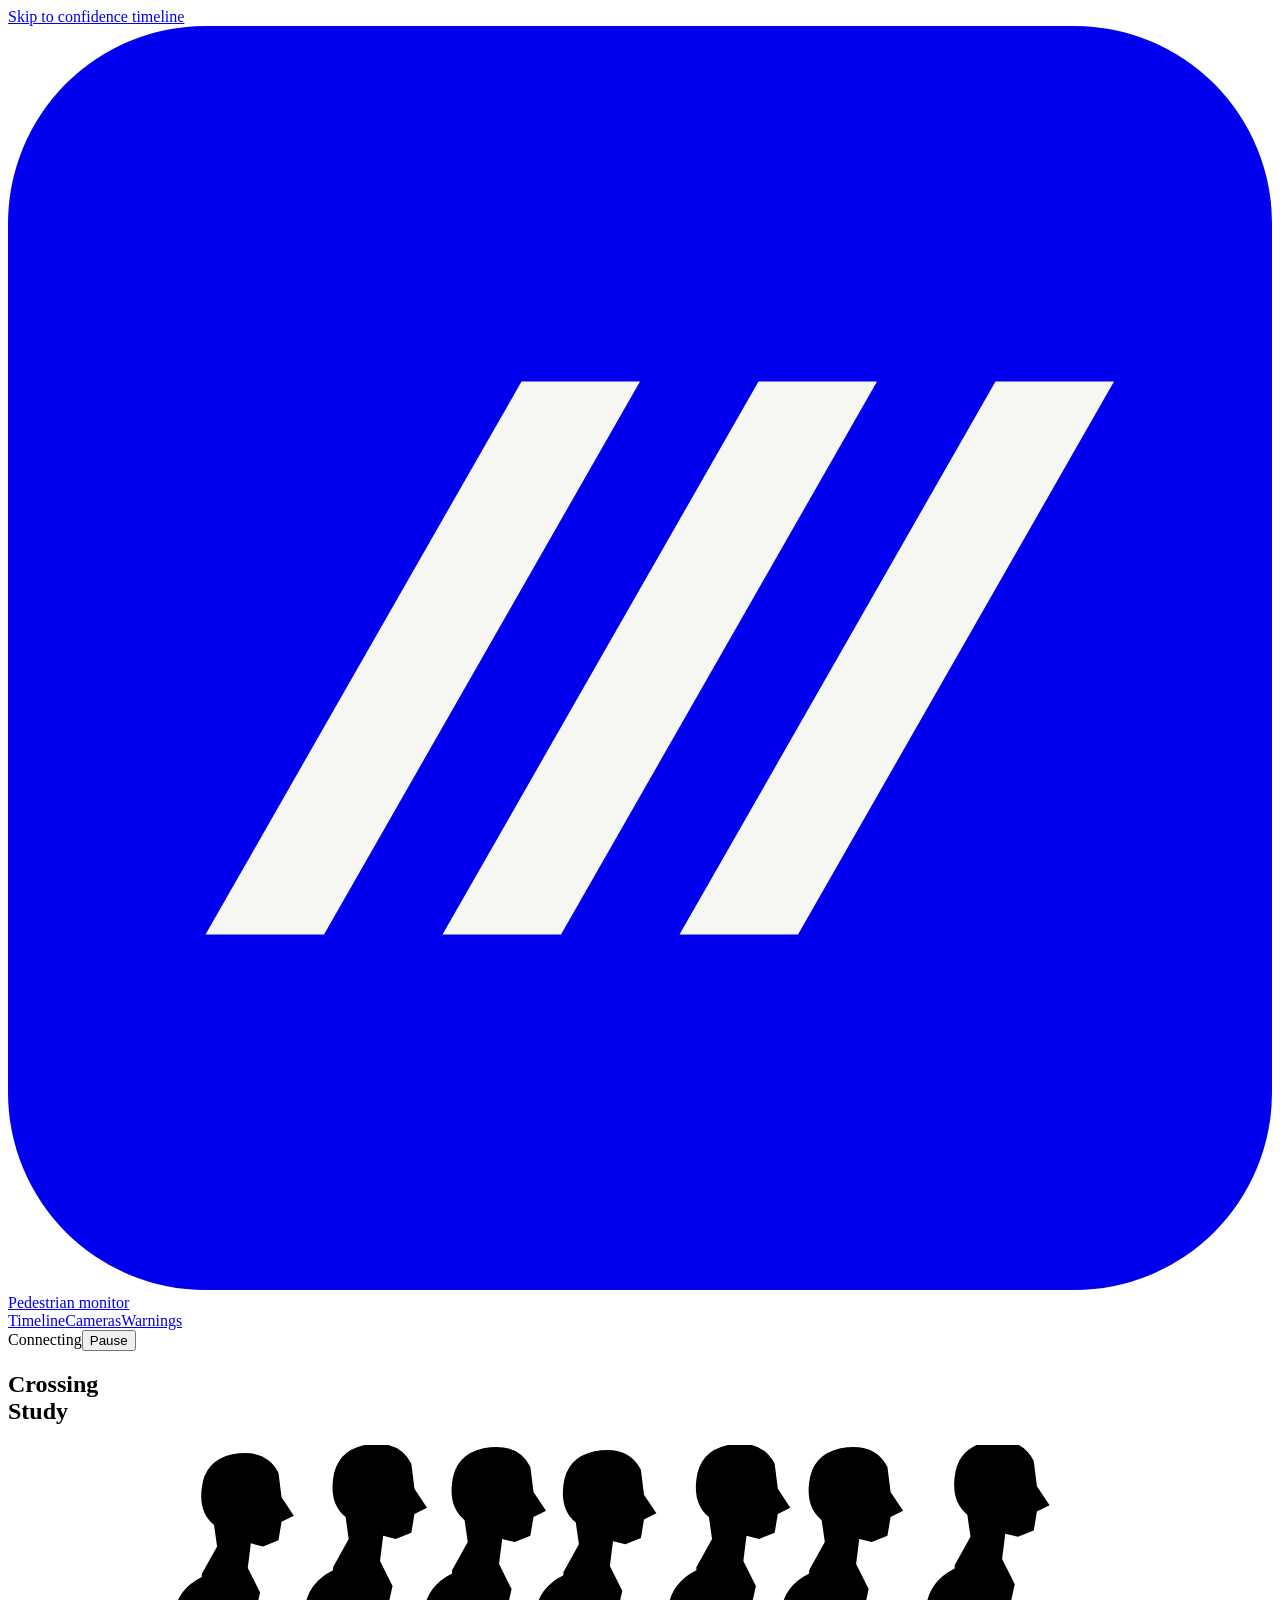
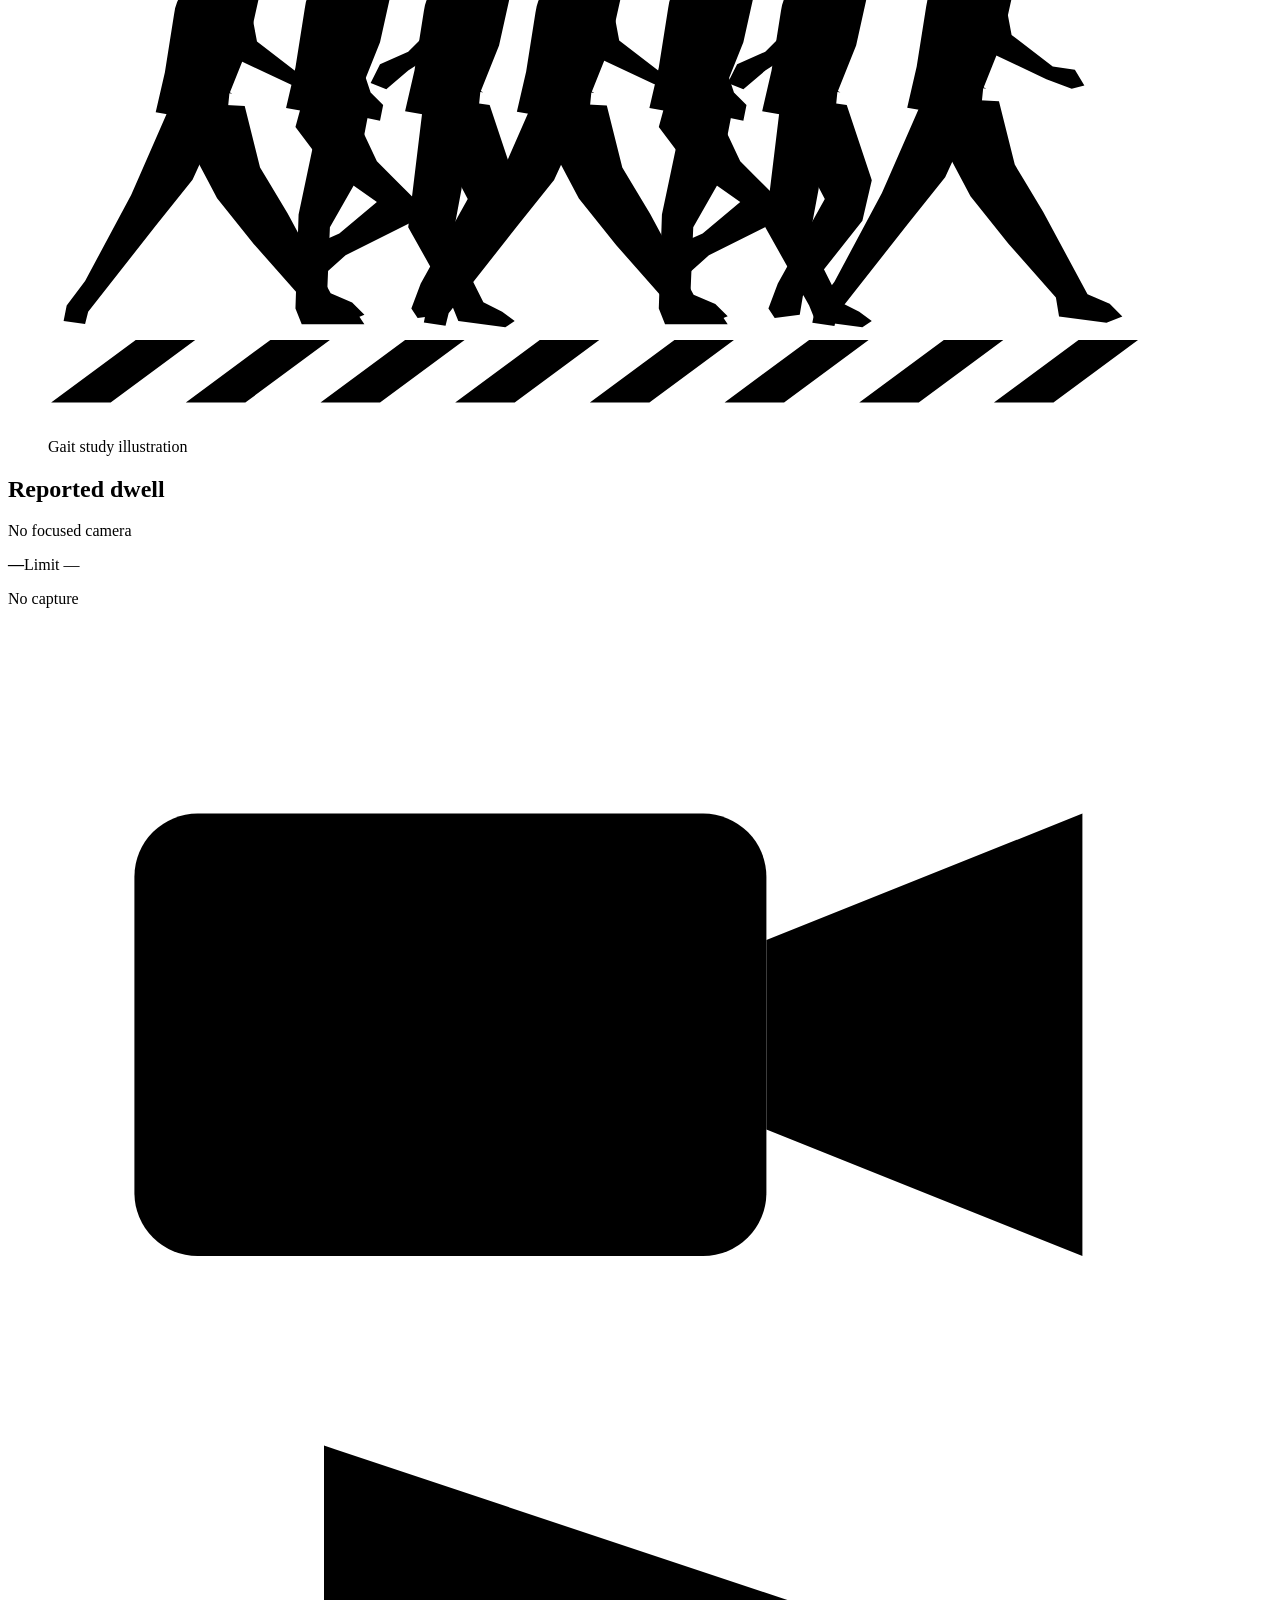
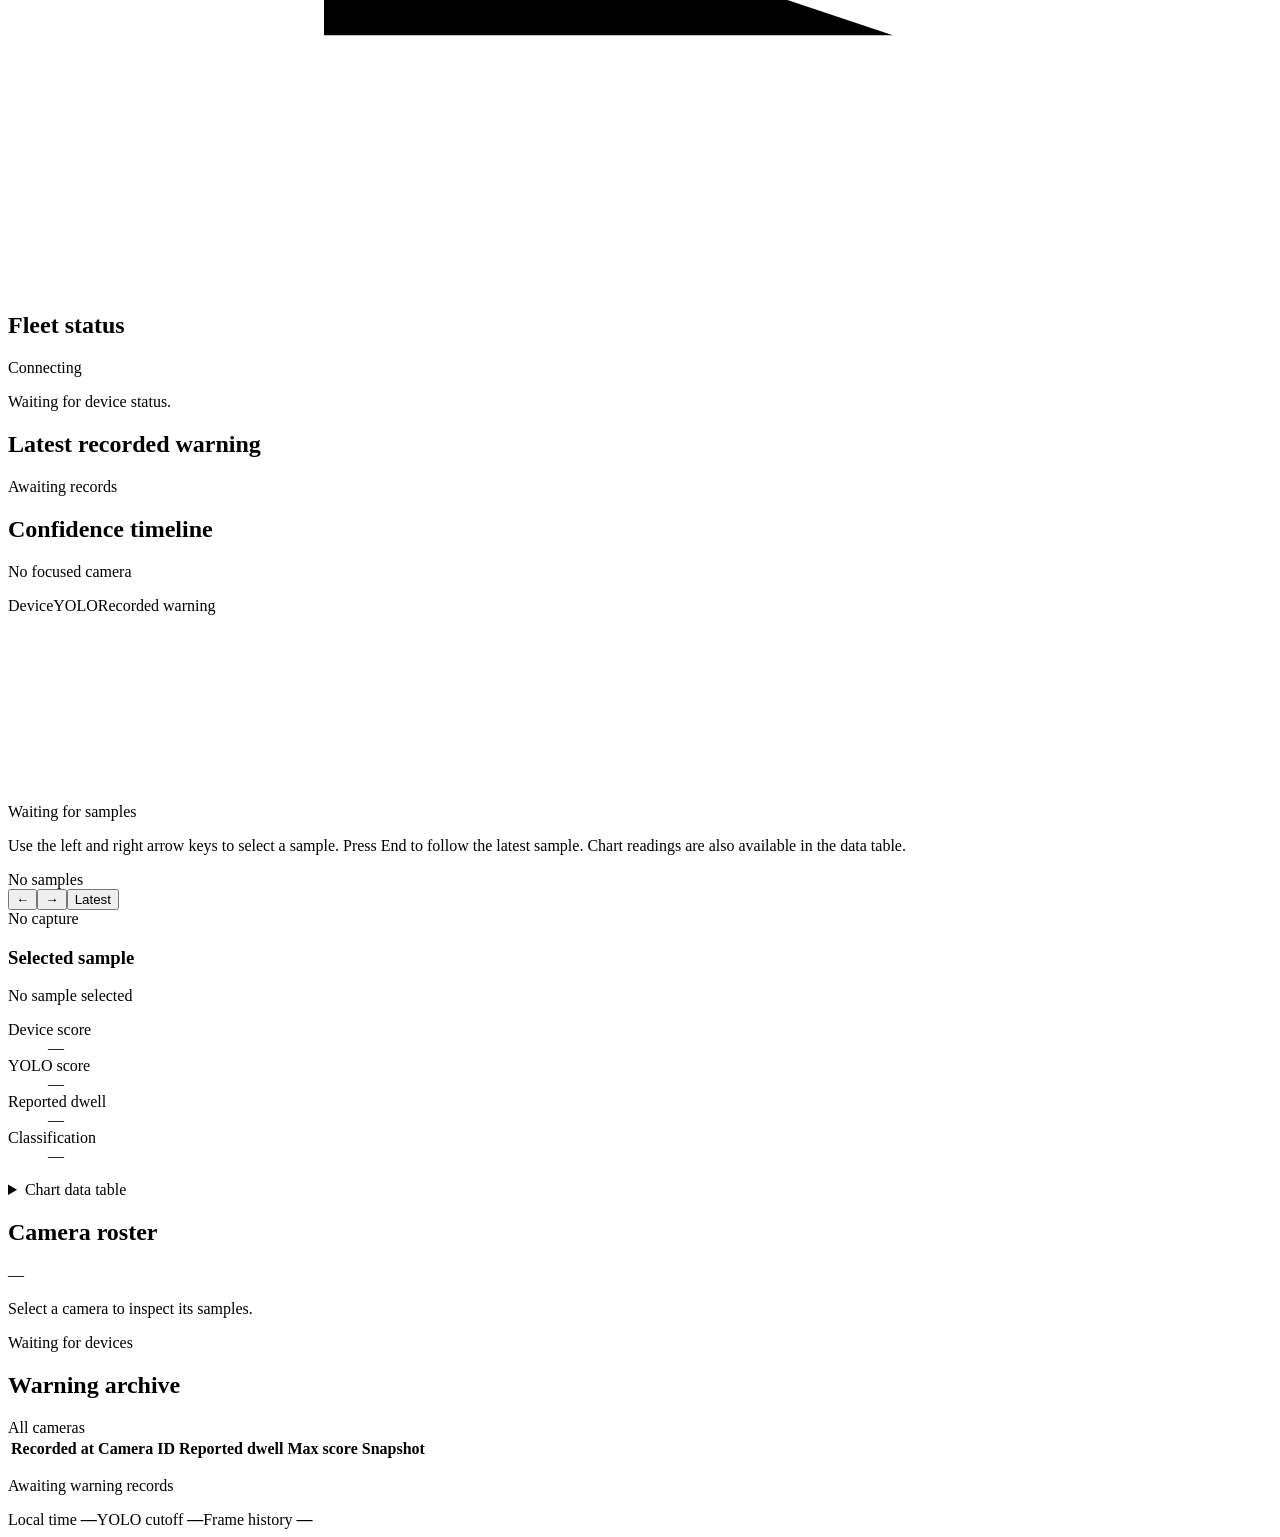
==== commit 129c0040: "feat(ui): elevate crossing study dashboard" ====
--- a/server/master/static/index.html
+++ b/server/master/static/index.html
@@ -1,129 +1,120 @@
-<!doctype html>
-<html lang="en">
-<head>
-  <meta charset="utf-8">
-  <meta name="viewport" content="width=device-width, initial-scale=1">
-  <meta name="color-scheme" content="dark">
-  <title>Pedestrian warnings</title>
-  <link rel="icon" href="data:,">
-  <link rel="stylesheet" href="/static/style.css">
-</head>
-<body>
-  <a class="skip-link" href="#devices-h">Skip to device status</a>
-  <header class="topbar">
-    <div class="topbar__inner">
-      <a class="identity" href="#overview" aria-label="Safety console overview">
-        <svg viewBox="0 0 32 32" aria-hidden="true" class="identity__mark">
-          <path d="M8 4h19l-3 5H5zm-3 9h19l-3 5H2zm4 9h15l-3 5H6z" fill="currentColor"/>
-        </svg>
-        Safety console
-      </a>
-      <nav class="sections" aria-label="Console sections">
-        <a href="#devices-h">Devices</a><a href="#frames-h">Frames</a><a href="#warnings-h">Warnings</a>
-      </nav>
-      <div class="controls">
-        <p class="link-state" id="link-state" role="status">Connecting</p>
-        <button class="button pause" id="pause" type="button" aria-pressed="false">Pause</button>
-      </div>
-    </div>
-  </header>
-
-  <div class="banner" id="banner" role="alert" hidden>
-    <svg class="icon" viewBox="0 0 24 24" aria-hidden="true"><path d="M12 3 2 21h20L12 3Z"/><path d="M12 10v5m0 3v.01"/></svg>
-    <span>Server unreachable. Updates will resume when the connection returns.</span>
-  </div>
-
-  <main id="overview" class="workspace">
-    <header class="masthead">
-      <div class="masthead__body">
-        <h1>Pedestrian<br>warnings</h1>
-        <dl class="settings" id="settings" aria-label="Console readings">
-          <div>
-            <dt>Local time</dt>
-            <dd class="local-time">
-              <svg class="clock" id="station-clock" viewBox="0 0 100 100" aria-hidden="true">
-                <circle class="clock__face" cx="50" cy="50" r="47"/>
-                <g class="clock__ticks" id="station-ticks"></g>
-                <line class="clock__hour" id="hand-hour" x1="50" y1="58" x2="50" y2="27"/>
-                <line class="clock__minute" id="hand-minute" x1="50" y1="59" x2="50" y2="12"/>
-                <g class="clock__second" id="hand-second"><line x1="50" y1="57" x2="50" y2="13"/></g>
-              </svg>
-              <time id="now">--:--:--</time>
-            </dd>
-          </div>
-          <div><dt>YOLO cutoff</dt><dd id="set-threshold">–</dd></div>
-          <div><dt>Frame history</dt><dd id="set-history">–</dd></div>
-        </dl>
-      </div>
-    </header>
-
-    <section class="panel devices-panel" aria-labelledby="devices-h">
-      <div class="panel__head">
-        <h2 id="devices-h">Device status</h2>
-        <p class="panel__meta" id="devices-meta"></p>
-      </div>
-      <div class="table-scroll" role="region" aria-labelledby="devices-h" tabindex="0">
-        <table class="timetable timetable--devices">
-          <thead><tr>
-            <th scope="col" class="col-dial"><span class="visually-hidden">Dwell dial</span></th>
-            <th scope="col">Device ID</th>
-            <th scope="col">Status</th>
-            <th scope="col" class="num">Score</th>
-            <th scope="col" class="num">Last seen</th>
-            <th scope="col" class="num">Last warning</th>
-          </tr></thead>
-          <tbody id="devices"></tbody>
-        </table>
-      </div>
-      <div class="empty empty--devices" id="devices-empty" hidden>
-        <svg class="empty__symbol" aria-hidden="true" viewBox="0 0 32 32"><rect x="5.5" y="6.5" width="21" height="15" rx="2"/><path d="M11 26h10m-5-4v4m-6-12h3l2-4 3 8 2-4h3"/></svg>
-        <div><h3>Waiting for devices</h3><p>Devices appear here when the server receives their first status message.</p></div>
-      </div>
-    </section>
-
-    <div class="evidence">
-      <section class="panel frames-panel" aria-labelledby="frames-h">
-        <div class="panel__head">
-          <h2 id="frames-h">Capture frames</h2>
-          <p class="panel__meta" id="frames-scope">All devices</p>
-          <button class="button button--quiet" id="show-all" type="button" hidden>Show all devices</button>
-        </div>
-        <div class="strips" id="strips"></div>
-        <div class="empty empty--frames" id="frames-empty" hidden>
-          <svg class="empty__symbol" aria-hidden="true" viewBox="0 0 32 32"><path d="M11 5H6v5m15-5h5v5M6 22v5h5m15-5v5h-5"/><rect x="10" y="12" width="9" height="9" rx="1"/><path d="m19 15 4-2v7l-4-2"/></svg>
-          <div><h3>Waiting for frames</h3><p>Start streaming from a device to see its captures.</p><code>python -m master.cli start &lt;id&gt;</code></div>
-        </div>
-      </section>
-
-      <section class="panel warnings-panel" aria-labelledby="warnings-h">
-        <div class="panel__head"><h2 id="warnings-h">Warning history</h2></div>
-        <div class="table-scroll" role="region" aria-labelledby="warnings-h" tabindex="0">
-          <table class="timetable timetable--warnings">
-            <thead><tr>
-              <th scope="col">Time</th>
-              <th scope="col">Device ID</th>
-              <th scope="col" class="num">Dwell</th>
-              <th scope="col" class="num">Max score</th>
-              <th scope="col"><span class="visually-hidden">Snapshot</span></th>
-            </tr></thead>
-            <tbody id="warnings"></tbody>
-          </table>
-        </div>
-        <div class="empty empty--warnings" id="warnings-empty" hidden>
-          <svg class="empty__symbol" aria-hidden="true" viewBox="0 0 32 32"><path d="M6 10V5m0 5h5M6.5 10a11 11 0 1 1-1 10"/><path d="M16 9v7l4 3"/></svg>
-          <div><h3>No warnings recorded</h3><p>A warning fires when a pedestrian stays in view for the configured dwell time.</p></div>
-        </div>
-      </section>
-    </div>
-  </main>
-
-  <dialog class="viewer" id="viewer" aria-labelledby="viewer-caption">
-    <div class="viewer__media" id="viewer-media"></div>
-    <div class="viewer__bar">
-      <p id="viewer-caption"></p>
-      <form method="dialog"><button class="button" type="submit">Close</button></form>
-    </div>
-  </dialog>
-  <script src="/static/app.js"></script>
-</body>
-</html>
+<!doctype html>
+<html lang="en">
+<head>
+  <meta charset="utf-8">
+  <meta name="viewport" content="width=device-width, initial-scale=1">
+  <meta name="color-scheme" content="light">
+  <title>Crossing Study · Pedestrian monitor</title>
+  <link rel="icon" href="data:,">
+  <link rel="stylesheet" href="/static/style.css">
+</head>
+<body>
+  <a class="skip-link" href="#timeline">Skip to confidence timeline</a>
+  <header class="navigation">
+    <div class="wrap navigation__inner">
+      <a class="brand" href="#overview">
+        <svg viewBox="0 0 32 32" aria-hidden="true"><rect width="32" height="32" rx="5" fill="currentColor"/><path d="m5 23 8-14h3L8 23zm6 0 8-14h3l-8 14zm6 0 8-14h3l-8 14z" fill="#f6f6f2"/></svg>
+        Pedestrian monitor
+      </a>
+      <nav aria-label="Dashboard sections"><a href="#timeline">Timeline</a><a href="#cameras">Cameras</a><a href="#archive">Warnings</a></nav>
+      <div class="connection"><span id="link-state" role="status">Connecting</span><button id="pause" class="button pause" type="button" aria-pressed="false">Pause</button></div>
+    </div>
+  </header>
+  <p class="banner" id="banner" role="alert" hidden>Server unreachable. Retrying the connection.</p>
+
+  <main class="wrap" id="overview">
+    <div class="overview">
+      <section class="instrument" aria-labelledby="title">
+        <div class="study">
+          <div class="study__title"><h1 id="title">Crossing<br>Study</h1></div>
+          <figure class="engraving">
+            <svg aria-hidden="true" viewBox="0 0 378 188" preserveAspectRatio="xMidYMid meet">
+              <defs>
+                <g id="body">
+                  <path d="m46 40 5-9-1-7q-5-4-4-12 1-9 10-11 11-2 15 6l1 8 4 6-4 2-1 6-5 2-4-1-1 8 4 8-4 18-6 15-1 10-23-4 3-13 3-19q1-8 9-12z"/>
+                  <path class="cut" d="m46 40 8 6 7-8m-21 32 5 7 11 2m-21 3 18 4m-4-70q6-7 15-5l6-1m-17 10q-2-6 1-6 3 0 3 4m6-4 4 1"/>
+                </g>
+                <g id="stride">
+                  <path d="m37 80 17 3-11 24-12 15-22 28-1 4-7-1 1-5 6-8 15-28z"/>
+                  <path d="m42 82 18 1 5 20 9 15 14 26 7 3 4 4-5 2-15-2-1-6-15-17-12-15-9-17z"/>
+                  <path class="cut" d="m15 134 7 4m54-1 6-3m-29-44 5 15 12 17m-32-26-11 22"/>
+                  <use href="#body"/><path d="m54 42q6-2 7 4l3 16 13 10 7 1 3 5-4 1-8-3-17-8-8-19q-1-4 4-7z"/>
+                  <path class="cut" d="m53 49 4 12m17 10-2 4"/>
+                </g>
+                <g id="passing">
+                  <path d="m43 81 15 2-5 26-8 14-1 24 3 3 7 1 2 3H36l-2-5 1-30z"/>
+                  <path d="m37 80 15 5 8 17 13 13-1 6-22 11-9 8-5-2 3-9 9-4 12-10-17-12-9-12z"/>
+                  <path class="cut" d="m36 143 8 1m9-20 3 6m-8-40 5 12 12 10"/>
+                  <use href="#body"/><path d="m49 43q4-5 9-1 3 2 1 7l-6 16 5 15 4 4-1 5-5-1-4-7-8-15z"/>
+                </g>
+                <g id="reach">
+                  <path d="m44 81 14 2 8 24-3 13-19 24-1 6-8 1-2-3 3-8 15-27-10-19z"/>
+                  <path d="m37 81 15 4-3 25-3 16 10 20 6 3 4 3-3 2-15-2-2-5-14-25 1-8z"/>
+                  <path class="cut" d="m43 138 8-2m-8-31-4 15 3 6"/>
+                  <use href="#body"/><path d="m50 43q4-5 8-2 4 4 0 9l-12 13-14 9-7 6-5-2 3-6 9-4 10-10z"/>
+                </g>
+              </defs>
+              <g class="ground-marks">
+                <path d="M11 153h358M11 158h351M35 178h302"/>
+                <path d="m28 158-27 20h19l27-20zm43 0-27 20h19l27-20zm43 0-27 20h19l27-20zm43 0-27 20h19l27-20zm43 0-27 20h19l27-20zm43 0-27 20h19l27-20zm43 0-27 20h19l27-20zm43 0-27 20h19l27-20z"/>
+              </g>
+              <g class="poses" transform="translate(4 0)">
+                <use class="pose p1" href="#stride" transform="translate(0 2) scale(.98)"/>
+                <use class="pose p2" href="#passing" transform="translate(41 -1)"/>
+                <use class="pose p3" href="#reach" transform="translate(79 0)"/>
+                <use class="pose p4" href="#stride" transform="translate(115 1) scale(.99)"/>
+                <use class="pose p5" href="#passing" transform="translate(157 -1)"/>
+                <use class="pose p6" href="#reach" transform="translate(193 0)"/>
+                <use class="pose final" href="#stride" transform="translate(239 -2) scale(1.01)"/>
+              </g>
+            </svg>
+            <figcaption><span></span>Gait study illustration</figcaption>
+          </figure>
+        </div>
+        <div class="dwell">
+          <div><h2>Reported dwell</h2><p id="dwell-camera">No focused camera</p></div>
+          <div class="dwell__scale">
+            <div class="dwell__readings"><strong id="dwell-value">—</strong><span id="dwell-limit">Limit —</span></div>
+            <div class="ruler" aria-hidden="true"><i id="dwell-fill"></i></div>
+            <p id="dwell-time">No capture</p>
+          </div>
+        </div>
+      </section>
+      <aside class="summary" aria-label="Fleet overview">
+        <section class="fleet"><div class="summary-heading"><svg aria-hidden="true" viewBox="0 0 20 20"><rect x="2" y="3" width="10" height="7" rx="1"/><path d="m12 5 5-2v7l-5-2M5 13v3h9"/></svg><span class="diamond" aria-hidden="true"></span><h2>Fleet status</h2></div><p class="readout" id="fleet-title">Connecting</p><p class="summary-detail" id="fleet-detail">Waiting for device status.</p></section>
+        <section class="recent" id="recent"><div class="summary-heading"><span class="diamond" aria-hidden="true"></span><h2>Latest recorded warning</h2></div><p class="warning-time" id="warning-time">Awaiting records</p><p class="summary-detail" id="warning-device"></p><button class="text-button" id="warning-open" type="button" hidden>View snapshot ↗</button></section>
+      </aside>
+    </div>
+
+    <div class="workspace">
+      <section class="timeline panel" id="timeline" tabindex="-1" aria-labelledby="timeline-h">
+        <header class="section-head"><div><h2 id="timeline-h">Confidence timeline</h2><p class="scope" id="chart-scope">No focused camera</p></div><div class="legend"><span><i></i>Device</span><span><i class="dashed"></i>YOLO</span><span><i class="diamond"></i>Recorded warning</span></div></header>
+        <div class="plot" id="plot" tabindex="0" role="group" aria-label="Confidence timeline for the focused camera" aria-describedby="chart-instructions">
+          <svg id="chart" width="100%" height="168" aria-hidden="true"></svg>
+          <p id="plot-empty">Waiting for samples</p>
+        </div>
+        <p class="visually-hidden" id="chart-instructions">Use the left and right arrow keys to select a sample. Press End to follow the latest sample. Chart readings are also available in the data table.</p>
+        <p class="visually-hidden" id="selection-announcement" role="status"></p>
+        <div class="chart-toolbar"><span class="scope" id="sample-position">No samples</span><div class="chart-buttons"><button id="prev" class="button step" aria-label="Previous sample" type="button" aria-disabled="true">←</button><button id="next" class="button step" aria-label="Next sample" type="button" aria-disabled="true">→</button><button id="latest" class="button latest" type="button" aria-pressed="true">Latest</button></div></div>
+        <section class="sample" aria-labelledby="sample-h">
+          <div class="sample-image"><button id="thumb-open" type="button" aria-label="Enlarge selected capture" hidden><span aria-hidden="true">↗</span></button><span id="thumb-missing">No capture</span></div>
+          <div class="sample__details"><h3 id="sample-h">Selected sample</h3><p id="sample-time">No sample selected</p><dl class="values"><div><dt>Device score</dt><dd id="sample-device">—</dd></div><div><dt>YOLO score</dt><dd id="sample-yolo">—</dd></div><div><dt>Reported dwell</dt><dd id="sample-dwell">—</dd></div><div><dt>Classification</dt><dd id="sample-class">—</dd></div></dl></div>
+        </section>
+        <details id="chart-details" class="chart-details"><summary>Chart data table</summary><div class="table-scroll" tabindex="0" role="region" aria-label="Chart data"><table><thead><tr><th>Capture / event time</th><th>Device confidence</th><th>YOLO confidence</th><th>Record</th></tr></thead><tbody id="chart-data"></tbody></table></div></details>
+      </section>
+      <section class="cameras panel" id="cameras" aria-labelledby="cameras-h">
+        <header class="section-head"><h2 id="cameras-h">Camera roster</h2><span class="count" id="camera-count">—</span></header>
+        <p class="roster-help">Select a camera to inspect its samples.</p><div id="devices"></div><p class="empty" id="devices-empty">Waiting for devices</p>
+      </section>
+    </div>
+    <section class="archive panel" id="archive" aria-labelledby="archive-h">
+      <header class="section-head"><h2 id="archive-h">Warning archive</h2><span class="scope" id="warning-count">All cameras</span></header>
+      <div class="table-scroll" tabindex="0" role="region" aria-label="Recorded warnings"><table><thead><tr><th>Recorded at</th><th>Camera ID</th><th>Reported dwell</th><th>Max score</th><th>Snapshot</th></tr></thead><tbody id="warnings"></tbody></table></div>
+      <p class="empty" id="warnings-empty">Awaiting warning records</p>
+    </section>
+    <footer><span>Local time <b id="now">—</b></span><span>YOLO cutoff <b id="set-threshold">—</b></span><span>Frame history <b id="set-history">—</b></span></footer>
+  </main>
+  <dialog id="viewer" class="viewer" aria-labelledby="viewer-caption"><div id="viewer-media"></div><div class="viewer__bar"><p id="viewer-caption"></p><form method="dialog"><button class="button" type="submit">Close</button></form></div></dialog>
+  <script src="/static/app.js"></script>
+</body>
+</html>
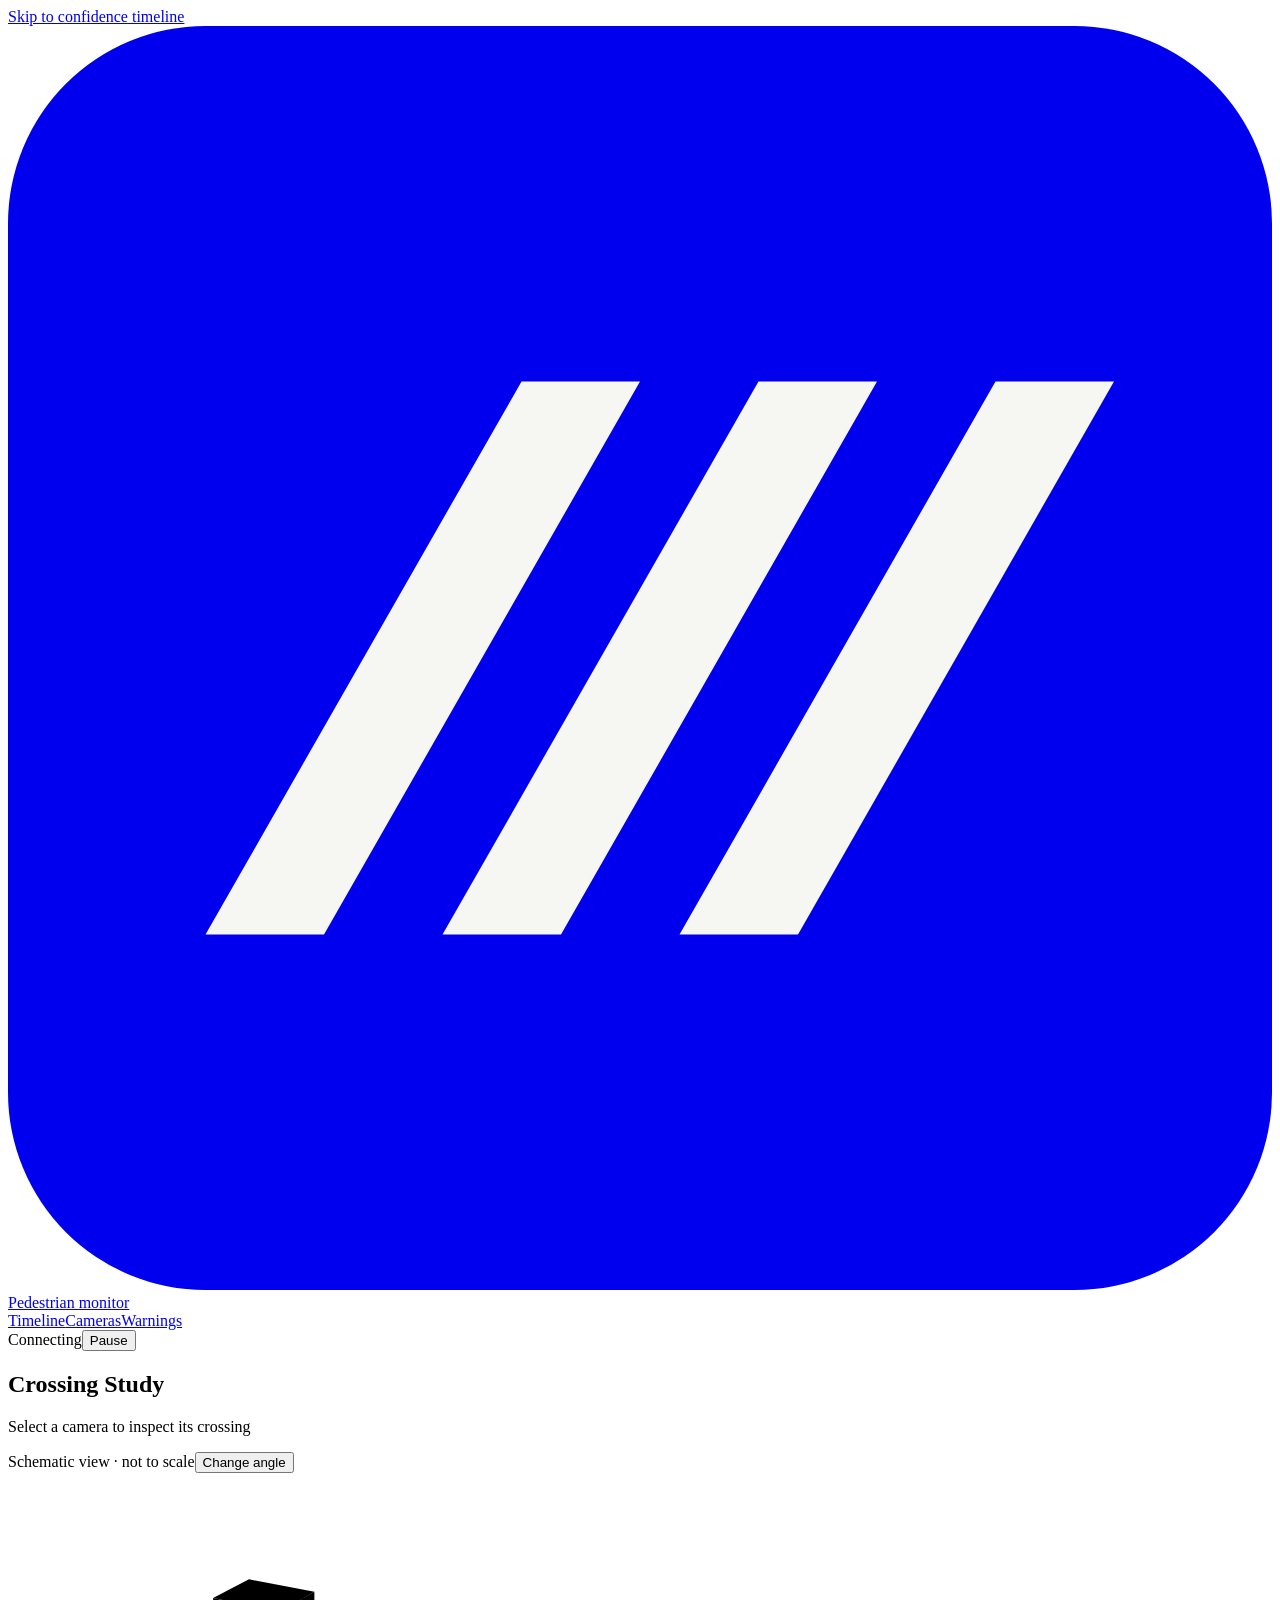
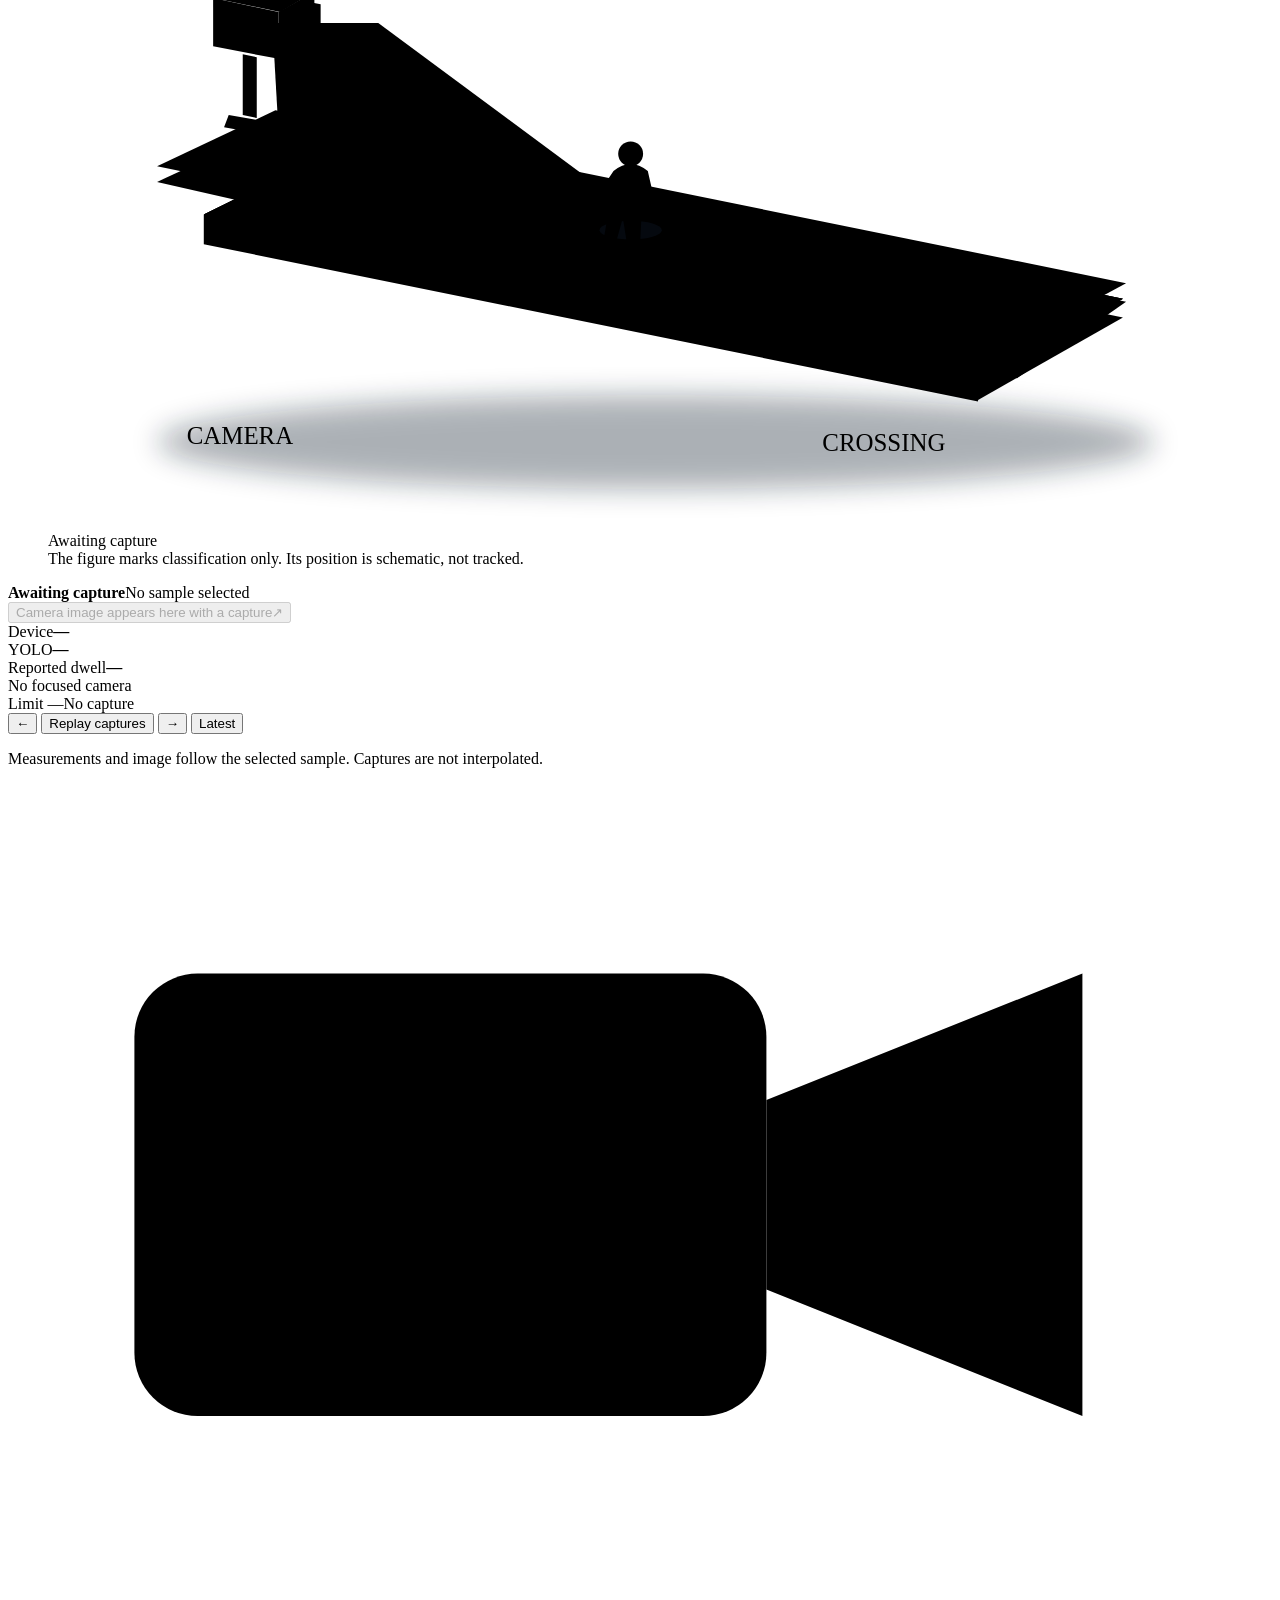
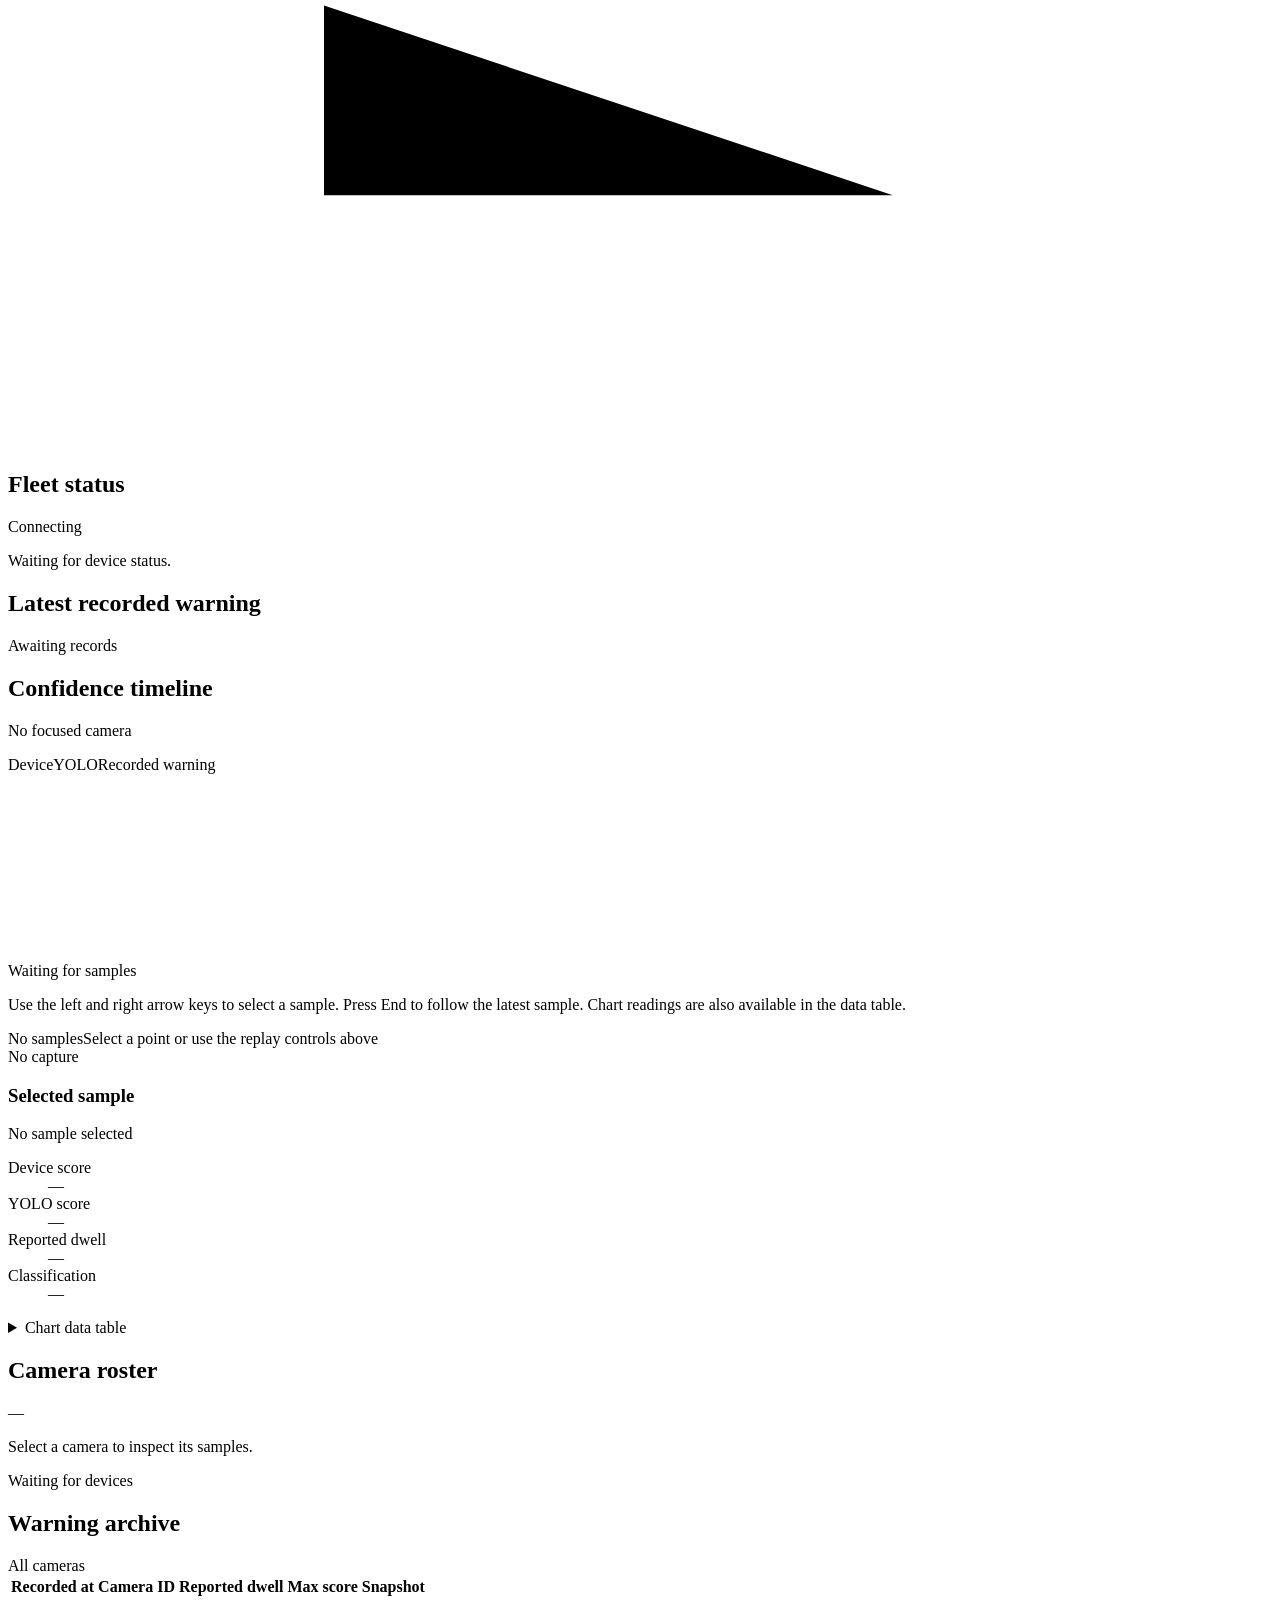
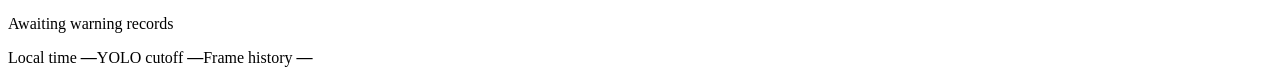
==== commit d608c480: "feat(ui): add 3D crossing capture replay" ====
--- a/server/master/static/index.html
+++ b/server/master/static/index.html
@@ -5,7 +5,7 @@
   <meta name="viewport" content="width=device-width, initial-scale=1">
   <meta name="color-scheme" content="light">
   <title>Crossing Study · Pedestrian monitor</title>
-  <link rel="icon" href="data:,">
+  <link rel="icon" type="image/svg+xml" href="/static/favicon.svg">
   <link rel="stylesheet" href="/static/style.css">
 </head>
 <body>
@@ -25,60 +25,81 @@
   <main class="wrap" id="overview">
     <div class="overview">
       <section class="instrument" aria-labelledby="title">
-        <div class="study">
-          <div class="study__title"><h1 id="title">Crossing<br>Study</h1></div>
-          <figure class="engraving">
-            <svg aria-hidden="true" viewBox="0 0 378 188" preserveAspectRatio="xMidYMid meet">
-              <defs>
-                <g id="body">
-                  <path d="m46 40 5-9-1-7q-5-4-4-12 1-9 10-11 11-2 15 6l1 8 4 6-4 2-1 6-5 2-4-1-1 8 4 8-4 18-6 15-1 10-23-4 3-13 3-19q1-8 9-12z"/>
-                  <path class="cut" d="m46 40 8 6 7-8m-21 32 5 7 11 2m-21 3 18 4m-4-70q6-7 15-5l6-1m-17 10q-2-6 1-6 3 0 3 4m6-4 4 1"/>
+        <header class="study-head">
+          <div><h1 id="title">Crossing Study</h1><p id="scene-camera">Select a camera to inspect its crossing</p></div>
+          <div class="scene-head-tools"><span class="illustration-note">Schematic view · not to scale</span><button id="scene-angle" class="button" type="button" aria-pressed="false">Change angle</button></div>
+        </header>
+        <div class="scene-layout">
+          <figure class="crossing-scene" aria-labelledby="scene-caption">
+            <div class="scene-canvas">
+              <svg id="crossing-model" viewBox="0 0 760 410" role="img" aria-labelledby="model-title model-desc">
+                <title id="model-title">Three-dimensional schematic crossing</title>
+                <desc id="model-desc">An elevated crossing model with a camera preview and a fixed schematic pedestrian that appears when the selected sample classifies a pedestrian.</desc>
+                <defs>
+                  <linearGradient id="road-top" x1="0" y1="0" x2="1" y2="1"><stop stop-color="#354a62"/><stop offset="1" stop-color="#1d2b40"/></linearGradient>
+                  <linearGradient id="curb-top" x1="0" y1="0" x2="0" y2="1"><stop stop-color="#ddd8ce"/><stop offset="1" stop-color="#aaa9a1"/></linearGradient>
+                  <linearGradient id="camera-cone" x1="0" y1="0" x2="1" y2="1"><stop stop-color="#c9c9e4" stop-opacity=".3"/><stop offset="1" stop-color="#c9c9e4" stop-opacity=".02"/></linearGradient>
+                  <filter id="scene-shadow" x="-.3" y="-.3" width="1.6" height="1.8"><feGaussianBlur stdDeviation="9"/></filter>
+                </defs>
+                <ellipse cx="390" cy="355" rx="320" ry="30" fill="#101b2b" opacity=".34" filter="url(#scene-shadow)"/>
+                <g class="model-object">
+                  <path class="walkway-side" d="m70 188 76-35 546 112-70 49z"/>
+                  <path class="walkway-top" d="m70 178 76-36 546 111-70 38z"/>
+                  <path class="road-side" d="m100 221 95-47 495 101-93 53z"/>
+                  <path class="road-top" d="m100 209 95-47 495 101-93 53z"/>
+                  <path class="curb-side" d="m100 209 95-47 495 101-93 53 0 13-497-101z"/>
+                  <path class="curb-rim" d="m100 209 95-47 495 101-93 53z"/>
+                  <path class="marking" d="m500 224-95 47-24-5 95-47z"/>
+                  <path class="marking" d="m540 232-95 47-24-5 95-47z"/>
+                  <path class="marking" d="m580 240-95 47-24-5 95-47z"/>
+                  <path class="marking" d="m620 248-95 47-24-5 95-47z"/>
+                  <path class="lane-line" d="m112 229 484 99"/>
+                  <path class="camera-frustum" d="m144 86 68 0 185 137-248-49z"/>
+                  <path class="frustum-edge" d="m144 86 253 137m-185-137-68 51"/>
+                  <g class="camera-unit" transform="translate(106 47)">
+                    <path d="m0 23 23-12 42 8-22 13z"/>
+                    <path d="m0 23 0 31 42 8V32z"/>
+                    <path d="m42 32 23-13v31L42 62z"/>
+                    <path class="lens" d="m59 25 10 2v13l-10 1z"/>
+                    <path class="mount" d="m19 59 9 2v39l-9-2zm-9 39 28 5-3 8-28-5z"/>
+                  </g>
+                  <g class="scene-person" id="scene-person" aria-hidden="true" transform="translate(370 165)">
+                    <ellipse cx="4" cy="54" rx="20" ry="6" fill="#101b2b" opacity=".35"/>
+                    <circle cx="4" cy="5" r="8"/>
+                    <path d="M-7 16q11-9 22 0l5 22-9 5-1 22h-8l-3-19-5 18h-8l5-29-4-10z"/>
+                    <path class="person-limb" d="m-1 60-8 18 1 10m13-10 10 16m-24-34-12 16-10 8m28-23 12 13 12 4"/>
+                  </g>
                 </g>
-                <g id="stride">
-                  <path d="m37 80 17 3-11 24-12 15-22 28-1 4-7-1 1-5 6-8 15-28z"/>
-                  <path d="m42 82 18 1 5 20 9 15 14 26 7 3 4 4-5 2-15-2-1-6-15-17-12-15-9-17z"/>
-                  <path class="cut" d="m15 134 7 4m54-1 6-3m-29-44 5 15 12 17m-32-26-11 22"/>
-                  <use href="#body"/><path d="m54 42q6-2 7 4l3 16 13 10 7 1 3 5-4 1-8-3-17-8-8-19q-1-4 4-7z"/>
-                  <path class="cut" d="m53 49 4 12m17 10-2 4"/>
-                </g>
-                <g id="passing">
-                  <path d="m43 81 15 2-5 26-8 14-1 24 3 3 7 1 2 3H36l-2-5 1-30z"/>
-                  <path d="m37 80 15 5 8 17 13 13-1 6-22 11-9 8-5-2 3-9 9-4 12-10-17-12-9-12z"/>
-                  <path class="cut" d="m36 143 8 1m9-20 3 6m-8-40 5 12 12 10"/>
-                  <use href="#body"/><path d="m49 43q4-5 9-1 3 2 1 7l-6 16 5 15 4 4-1 5-5-1-4-7-8-15z"/>
-                </g>
-                <g id="reach">
-                  <path d="m44 81 14 2 8 24-3 13-19 24-1 6-8 1-2-3 3-8 15-27-10-19z"/>
-                  <path d="m37 81 15 4-3 25-3 16 10 20 6 3 4 3-3 2-15-2-2-5-14-25 1-8z"/>
-                  <path class="cut" d="m43 138 8-2m-8-31-4 15 3 6"/>
-                  <use href="#body"/><path d="m50 43q4-5 8-2 4 4 0 9l-12 13-14 9-7 6-5-2 3-6 9-4 10-10z"/>
-                </g>
-              </defs>
-              <g class="ground-marks">
-                <path d="M11 153h358M11 158h351M35 178h302"/>
-                <path d="m28 158-27 20h19l27-20zm43 0-27 20h19l27-20zm43 0-27 20h19l27-20zm43 0-27 20h19l27-20zm43 0-27 20h19l27-20zm43 0-27 20h19l27-20zm43 0-27 20h19l27-20zm43 0-27 20h19l27-20z"/>
-              </g>
-              <g class="poses" transform="translate(4 0)">
-                <use class="pose p1" href="#stride" transform="translate(0 2) scale(.98)"/>
-                <use class="pose p2" href="#passing" transform="translate(41 -1)"/>
-                <use class="pose p3" href="#reach" transform="translate(79 0)"/>
-                <use class="pose p4" href="#stride" transform="translate(115 1) scale(.99)"/>
-                <use class="pose p5" href="#passing" transform="translate(157 -1)"/>
-                <use class="pose p6" href="#reach" transform="translate(193 0)"/>
-                <use class="pose final" href="#stride" transform="translate(239 -2) scale(1.01)"/>
-              </g>
-            </svg>
-            <figcaption><span></span>Gait study illustration</figcaption>
+                <g class="model-labels" aria-hidden="true"><text x="89" y="356">CAMERA</text><text x="497" y="361">CROSSING</text></g>
+              </svg>
+              <span class="scene-presence" id="scene-presence" data-kind="unknown">Awaiting capture</span>
+            </div>
+            <figcaption id="scene-caption">The figure marks classification only. Its position is schematic, not tracked.</figcaption>
           </figure>
+          <section class="scene-readout" aria-label="Selected capture and measurements">
+            <div class="scene-result" id="scene-result" data-kind="unknown" role="status" aria-live="polite"><span class="scene-result__dot" aria-hidden="true"></span><strong id="scene-class">Awaiting capture</strong><time id="scene-time">No sample selected</time></div>
+            <button class="scene-preview" id="scene-preview" type="button" aria-label="Enlarge selected camera capture" disabled>
+              <span id="scene-image-empty">Camera image appears here with a capture</span><span class="preview-expand" aria-hidden="true">↗</span>
+            </button>
+            <div class="scene-measures">
+              <div class="confidence-measure"><div class="measure-head"><span>Device</span><strong id="scene-device">—</strong></div><div class="measure-track" role="meter" aria-label="Device confidence" aria-valuemin="0" aria-valuemax="100" aria-valuenow="0"><i id="scene-device-fill"></i></div></div>
+              <div class="confidence-measure yolo"><div class="measure-head"><span>YOLO</span><strong id="scene-yolo">—</strong></div><div class="measure-track" role="meter" aria-label="YOLO confidence" aria-valuemin="0" aria-valuemax="100" aria-valuenow="0"><i id="scene-yolo-fill"></i></div></div>
+            </div>
+            <div class="dwell-readout">
+              <div class="measure-head"><span>Reported dwell</span><strong id="dwell-value">—</strong></div>
+              <span id="dwell-camera" class="dwell-camera">No focused camera</span>
+              <div class="dwell-track" role="meter" aria-label="Reported dwell relative to configured limit" aria-valuemin="0" aria-valuemax="100" aria-valuenow="0"><i id="dwell-fill"></i><b id="dwell-limit-mark"></b></div>
+              <div class="dwell-foot"><span id="dwell-limit">Limit —</span><span id="dwell-time">No capture</span></div>
+            </div>
+            <div class="replay-controls" aria-label="Capture replay controls">
+              <button id="prev" class="button step" aria-label="Previous capture" type="button" aria-disabled="true">←</button>
+              <button id="replay" class="button replay" type="button" aria-pressed="false">Replay captures</button>
+              <button id="next" class="button step" aria-label="Next capture" type="button" aria-disabled="true">→</button>
+              <button id="latest" class="button latest" type="button" aria-pressed="true">Latest</button>
+            </div>
+          </section>
         </div>
-        <div class="dwell">
-          <div><h2>Reported dwell</h2><p id="dwell-camera">No focused camera</p></div>
-          <div class="dwell__scale">
-            <div class="dwell__readings"><strong id="dwell-value">—</strong><span id="dwell-limit">Limit —</span></div>
-            <div class="ruler" aria-hidden="true"><i id="dwell-fill"></i></div>
-            <p id="dwell-time">No capture</p>
-          </div>
-        </div>
+        <p class="scene-footnote">Measurements and image follow the selected sample. Captures are not interpolated.</p>
       </section>
       <aside class="summary" aria-label="Fleet overview">
         <section class="fleet"><div class="summary-heading"><svg aria-hidden="true" viewBox="0 0 20 20"><rect x="2" y="3" width="10" height="7" rx="1"/><path d="m12 5 5-2v7l-5-2M5 13v3h9"/></svg><span class="diamond" aria-hidden="true"></span><h2>Fleet status</h2></div><p class="readout" id="fleet-title">Connecting</p><p class="summary-detail" id="fleet-detail">Waiting for device status.</p></section>
@@ -95,7 +116,7 @@
         </div>
         <p class="visually-hidden" id="chart-instructions">Use the left and right arrow keys to select a sample. Press End to follow the latest sample. Chart readings are also available in the data table.</p>
         <p class="visually-hidden" id="selection-announcement" role="status"></p>
-        <div class="chart-toolbar"><span class="scope" id="sample-position">No samples</span><div class="chart-buttons"><button id="prev" class="button step" aria-label="Previous sample" type="button" aria-disabled="true">←</button><button id="next" class="button step" aria-label="Next sample" type="button" aria-disabled="true">→</button><button id="latest" class="button latest" type="button" aria-pressed="true">Latest</button></div></div>
+        <div class="chart-toolbar"><span class="scope" id="sample-position">No samples</span><span class="scope">Select a point or use the replay controls above</span></div>
         <section class="sample" aria-labelledby="sample-h">
           <div class="sample-image"><button id="thumb-open" type="button" aria-label="Enlarge selected capture" hidden><span aria-hidden="true">↗</span></button><span id="thumb-missing">No capture</span></div>
           <div class="sample__details"><h3 id="sample-h">Selected sample</h3><p id="sample-time">No sample selected</p><dl class="values"><div><dt>Device score</dt><dd id="sample-device">—</dd></div><div><dt>YOLO score</dt><dd id="sample-yolo">—</dd></div><div><dt>Reported dwell</dt><dd id="sample-dwell">—</dd></div><div><dt>Classification</dt><dd id="sample-class">—</dd></div></dl></div>
